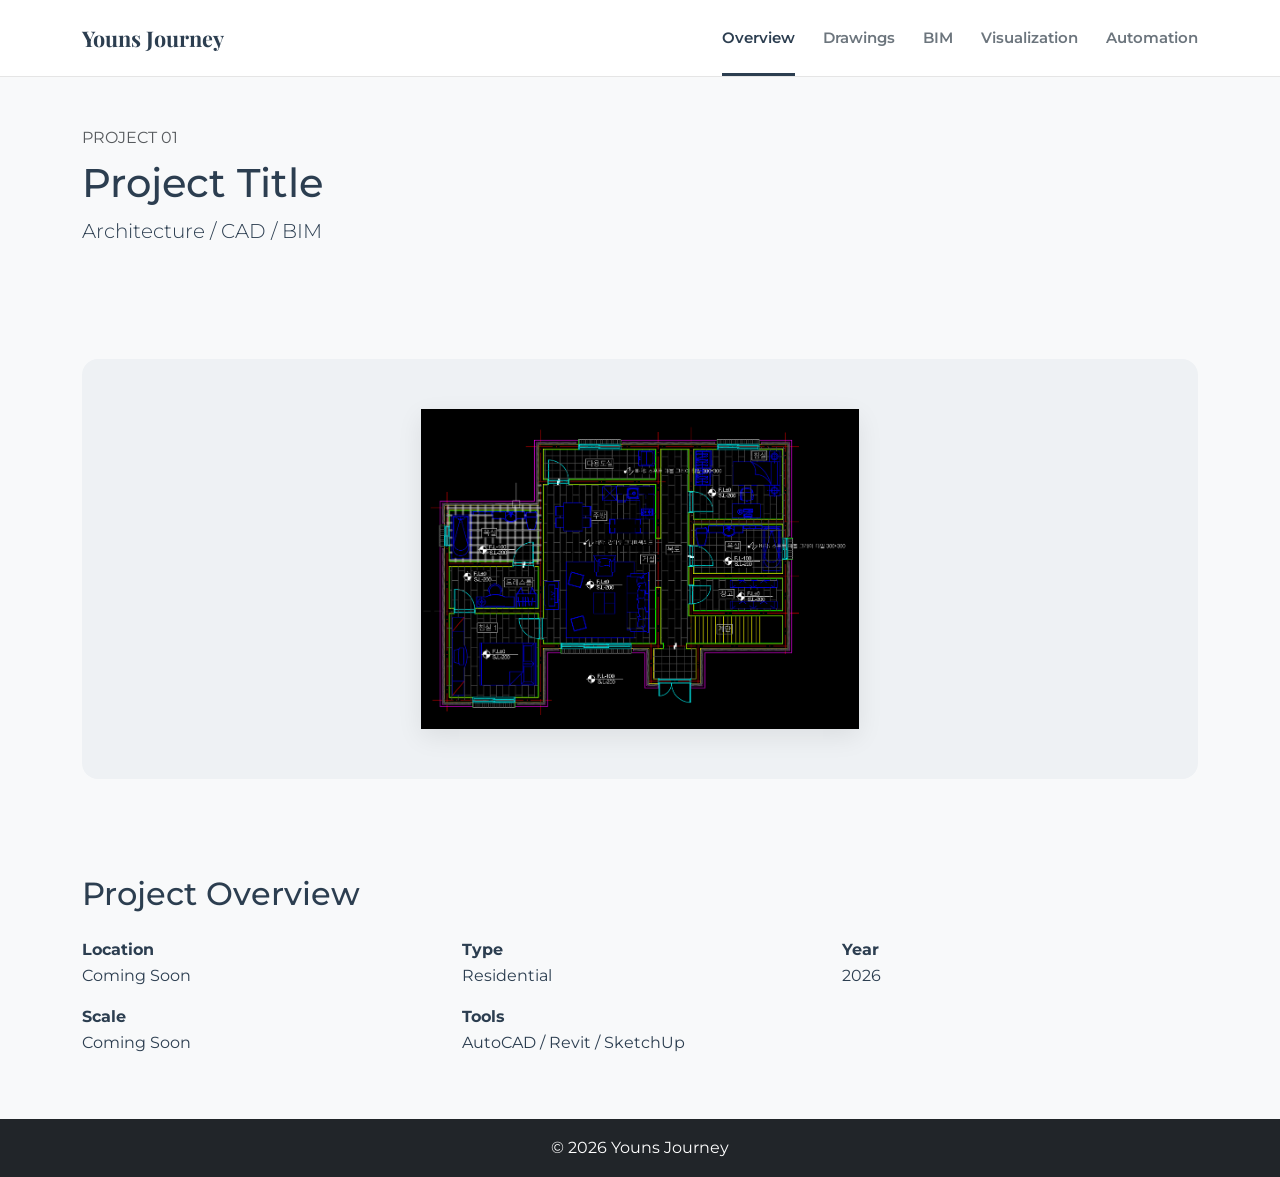
==== docs/projects/project-01/index.html @ f921636f "전체 frontend 도면 추가" ====
<!DOCTYPE html>
<html lang="ko">
<head>
    <meta charset="UTF-8">
    <meta name="viewport" content="width=device-width, initial-scale=1.0">
    <title>Project 01 | Youns Journey</title>

    <link href="https://cdn.jsdelivr.net/npm/bootstrap@5.3.0/dist/css/bootstrap.min.css" rel="stylesheet">
    <link rel="stylesheet" href="../../css/style.css">
    <link rel="stylesheet" href="../../css/project.css">
</head>

<body>

    <header class="project-header">
    <div class="container project-header-inner">

        <a href="../../index.html" class="project-brand">
            Youns Journey
        </a>

        <nav class="project-nav">
            <a href="index.html" class="active">Overview</a>
            <a href="drawings.html">Drawings</a>
            <a href="bim.html">BIM</a>
            <a href="visualization.html">Visualization</a>
            <a href="automation.html">Automation</a>
        </nav>

    </div>
    </header>


    <main>

        <section class="py-5">
            <div class="container">

                <p class="text-uppercase text-muted mb-2">
                    Project 01
                </p>

                <h1>
                    Project Title
                </h1>

                <p class="lead">
                    Architecture / CAD / BIM
                </p>

            </div>
        </section>


        <section class="py-5 bg-light">
            <div class="container">

                <div class="project-hero-media">
                    <img
                        src="assets/hero/cad.png"
                        alt="Project 01 CAD Drawing"
                        class="project-hero-image"
                    >
                </div>

            </div>
        </section>


        <section class="py-5">
            <div class="container">

                <h2 class="mb-4">
                    Project Overview
                </h2>

                <div class="row">

                    <div class="col-md-4">
                        <strong>Location</strong>
                        <p>Coming Soon</p>
                    </div>

                    <div class="col-md-4">
                        <strong>Type</strong>
                        <p>Residential</p>
                    </div>

                    <div class="col-md-4">
                        <strong>Year</strong>
                        <p>2026</p>
                    </div>

                    <div class="col-md-4">
                        <strong>Scale</strong>
                        <p>Coming Soon</p>
                    </div>

                    <div class="col-md-4">
                        <strong>Tools</strong>
                        <p>AutoCAD / Revit / SketchUp</p>
                    </div>

                </div>

            </div>
        </section>

    </main>


    <footer class="bg-dark text-white text-center py-3">
        <p class="mb-0">
            &copy; 2026 Youns Journey
        </p>
    </footer>

</body>
</html>
---- docs/css/style.css ----
/* 포트폴리오 공통 + 메인 페이지 CSS */

@import url('https://fonts.googleapis.com/css2?family=Playfair+Display:wght@400;700&family=Montserrat:wght@300;400;600&display=swap');


/* =========================
   Base
========================= */

body {
    font-family: 'Montserrat', sans-serif;
    margin: 0;
    padding: 0;
    color: #2c3e50;
    background-color: #f8f9fa;
    overflow-x: hidden;
    line-height: 1.6;
    -webkit-font-smoothing: antialiased;
    -moz-osx-font-smoothing: grayscale;
}


.section {
    min-height: 100vh;
    position: relative;
}


/* =========================
   Home Hero
========================= */

#background-video {
    position: fixed;
    top: 0;
    left: 0;
    width: 100%;
    height: 100%;
    object-fit: cover;
    z-index: -1;
    filter: brightness(0.7);
}


.content-center {
    position: absolute;
    top: 50%;
    left: 50%;
    transform: translate(-50%, -50%);
    z-index: 1;
    text-align: center;
}


.content-center h1 {
    font-family: 'Playfair Display', serif;
    font-size: 4rem;

    background: linear-gradient(
        45deg,
        #fff,
        #f0f0f0
    );

    -webkit-background-clip: text;
    -webkit-text-fill-color: transparent;

    animation: fadeInUp 1s ease-out;
}


/* =========================
   Home Navigation
========================= */

#home nav a {
    color: white;
    font-size: 1rem;
    padding: 10px 25px;

    border: 2px solid rgba(255, 255, 255, 0.8);

    background: rgba(255, 255, 255, 0.1);

    border-radius: 30px;

    transition: all 0.3s ease;

    text-decoration: none;
}


#home nav a:hover {
    background: rgba(255, 255, 255, 0.2);

    box-shadow:
        0 5px 15px rgba(0, 0, 0, 0.2);

    color: white;
}


/* =========================
   Common Card
========================= */

.card,
.project-detail-card {
    background: #fff;

    border-radius: 15px;

    padding: 2rem;

    box-shadow:
        0 10px 30px rgba(0, 0, 0, 0.1);

    transition:
        transform 0.3s ease,
        box-shadow 0.3s ease;
}


.card:hover,
.project-detail-card:hover {
    transform: translateY(-10px);

    box-shadow:
        0 20px 50px rgba(0, 0, 0, 0.2);
}


/* =========================
   Profile
========================= */

.profile-image {
    border: 5px solid white;

    box-shadow:
        0 5px 15px rgba(0, 0, 0, 0.2);

    transition: transform 0.3s ease;
}


.profile-image:hover {
    transform: scale(1.05);
}


/* =========================
   Tech Stack
========================= */

.tech-stack .badge {
    margin: 0.3rem;

    padding: 0.5rem 1rem;

    border-radius: 15px;

    font-size: 0.85rem;

    box-shadow:
        0 3px 5px rgba(0, 0, 0, 0.1);

    transition: all 0.3s ease;
}


.tech-stack .badge:hover {
    transform: translateY(-2px);

    box-shadow:
        0 5px 10px rgba(0, 0, 0, 0.15);
}


/* =========================
   Scroll Appearance
========================= */

.animate-on-scroll {
    opacity: 0;

    transform: translateY(20px);

    transition:
        opacity 0.6s ease-out,
        transform 0.6s ease-out;
}


.animate-on-scroll.visible {
    opacity: 1;

    transform: translateY(0);
}


/* =========================
   Home Title Animation
========================= */

@keyframes fadeInUp {

    from {
        opacity: 0;

        transform: translateY(40px);
    }

    to {
        opacity: 1;

        transform: translateY(0);
    }
}


/* =========================
   Architecture Projects
========================= */

.project-card-link {
    display: block;

    color: inherit;

    text-decoration: none;
}


.project-card-link:hover {
    color: inherit;
}


.project-card {
    height: 100%;

    overflow: hidden;

    cursor: pointer;
}


.project-thumbnail {
    min-height: 220px;

    display: flex;

    align-items: center;

    justify-content: center;

    background: #e9ecef;

    font-family: 'Playfair Display', serif;

    font-size: 1.5rem;

    letter-spacing: 0.08em;

    color: #6c757d;
}


.project-view {
    font-weight: 600;
}


/* =========================
   Tablet / Mobile
========================= */

@media (max-width: 768px) {

    .content-center h1 {
        font-size: 3rem;
    }


    .card {
        padding: 1.5rem;
    }


    .project-detail-card {
        padding: 1.5rem;
    }


    .tech-stack .badge {
        font-size: 0.75rem;

        padding:
            0.4rem 0.7rem;
    }

}


/* =========================
   Mobile Portrait
========================= */

@media (max-width: 768px) and (orientation: portrait) {

    body {
        font-size: 14px;

        line-height: 1.5;
    }


    .section {
        min-height: auto;

        padding:
            60px 0;
    }


    #home {
        min-height: 100vh;

        padding: 0;
    }


    .content-center h1 {
        font-size: 2.5rem;

        margin-bottom: 1.5rem;
    }


    #home nav a {
        padding:
            8px 16px;

        font-size: 0.9rem;

        margin: 0.3rem;
    }


    .card,
    .project-detail-card {
        padding: 1.5rem;

        margin-bottom: 1.5rem;
    }


    .profile-image {
        width: 120px;

        height: 120px;
    }


    .project-detail-card .row {
        flex-direction: column;
    }


    .project-detail-card .col-md-5,
    .project-detail-card .col-md-7 {
        width: 100%;

        max-width: 100%;
    }


    .project-icon {
        font-size: 3rem;
    }


    .tech-stack {
        display: flex;

        flex-wrap: wrap;

        justify-content: center;
    }


    .tech-stack .badge {
        font-size: 0.7rem;

        padding:
            0.3rem 0.6rem;

        margin: 0.2rem;
    }

}


/* =========================
   Small Mobile
========================= */

@media (max-width: 480px) and (orientation: portrait) {

    .content-center h1 {
        font-size: 2rem;
    }


    #home nav {
        flex-direction: column;

        align-items: center;
    }


    #home nav a {
        width: 80%;

        max-width: 200px;

        margin:
            0.2rem 0;
    }


    .card,
    .project-detail-card {
        padding: 1rem;
    }


    .project-full-description,
    .features,
    .achievements {
        margin-top: 1rem;
    }


    .feature-list li,
    .achievement-list li {
        margin-bottom: 0.5rem;
    }

}


/* =========================
   Tablet Portrait
========================= */

@media (min-width: 481px)
and (max-width: 768px)
and (orientation: portrait) {

    .content-center h1 {
        font-size: 3rem;
    }


    .tech-stack .badge {
        font-size: 0.8rem;

        padding:
            0.4rem 0.8rem;
    }

}


/* =========================
   Mobile / Tablet Landscape
========================= */

@media (max-height: 600px)
and (orientation: landscape) {

    .section {
        padding:
            40px 0;

        min-height: auto;

        height: auto;
    }


    #home {
        min-height: 100vh;

        padding: 0;
    }


    .content-center {
        position: relative;

        top: auto;

        left: auto;

        transform: none;

        padding:
            40px 20px;
    }


    .card,
    .project-detail-card {
        margin-bottom: 1rem;
    }


    .project-detail-card .row {
        flex-direction: row;
    }


    .project-detail-card .col-md-5 {
        width: 40%;
    }


    .project-detail-card .col-md-7 {
        width: 60%;
    }

}


/* =========================
   Reduced Motion
========================= */

@media (prefers-reduced-motion: reduce) {

    * {
        animation-duration: 0.01ms !important;

        animation-iteration-count: 1 !important;

        transition-duration: 0.01ms !important;

        scroll-behavior: auto !important;
    }

}
---- docs/css/project.css ----
/* 프로젝트 내부 페이지 전용 CSS */


/* =========================
   Project Header
========================= */

.project-header {
    background: #fff;

    border-bottom:
        1px solid #e5e5e5;
}


.project-header-inner {
    min-height: 76px;

    display: flex;

    align-items: center;

    justify-content: space-between;

    gap: 30px;
}


.project-brand {
    font-family:
        'Playfair Display', serif;

    font-size:
        1.35rem;

    font-weight:
        700;

    color:
        #2c3e50;

    text-decoration:
        none;

    white-space:
        nowrap;
}


.project-brand:hover {
    color:
        #2c3e50;
}


/* =========================
   Project Navigation
========================= */

.project-nav {
    display: flex;

    align-items: center;

    gap: 28px;
}


.project-nav a {
    color:
        #6c757d;

    text-decoration:
        none;

    font-size:
        0.95rem;

    font-weight:
        600;

    padding:
        26px 0 22px;

    border-bottom:
        3px solid transparent;

    transition:
        color 0.2s ease,
        border-color 0.2s ease;
}


.project-nav a:hover {
    color:
        #2c3e50;
}


.project-nav a.active {
    color:
        #2c3e50;

    border-bottom-color:
        #2c3e50;
}


/* =========================
   Project Hero
========================= */

.project-hero-media {
    min-height:
        420px;

    display:
        flex;

    align-items:
        center;

    justify-content:
        center;

    background:
        #eef1f4;

    border-radius:
        16px;

    padding:
        32px;
}


.project-hero-image {
    max-width:
        100%;

    max-height:
        320px;

    width:
        auto;

    height:
        auto;

    display:
        block;

    object-fit:
        contain;

    box-shadow:
        0 8px 24px rgba(0, 0, 0, 0.08);

    background:
        white;
}


/* =========================
   Project Header Mobile
========================= */

@media (max-width: 768px) {

    .project-header-inner {
        flex-direction:
            column;

        align-items:
            flex-start;

        padding-top:
            18px;

        padding-bottom:
            12px;

        gap:
            10px;
    }


    .project-nav {
        width:
            100%;

        gap:
            18px;

        overflow-x:
            auto;

        white-space:
            nowrap;
    }


    .project-nav a {
        padding:
            8px 0 10px;
    }


    .project-hero-media {
        min-height:
            280px;

        padding:
            20px;
    }


    .project-hero-image {
        max-height:
            220px;
    }

}
/* =========================
   Drawings
========================= */

.drawing-layout {
    display: grid;
    grid-template-columns: 220px 1fr;
    gap: 40px;
    align-items: start;
}


.drawing-sidebar {
    background: #fff;
    border: 1px solid #e5e5e5;
    border-radius: 12px;
    padding: 24px;
}


.drawing-sidebar-title {
    font-family: 'Playfair Display', serif;
    font-size: 1.3rem;
    margin-bottom: 20px;
}


.drawing-tree {
    list-style: none;
    margin: 0;
    padding: 0;
}


.drawing-tree li + li {
    margin-top: 6px;
}


.drawing-tree button {
    width: 100%;
    border: 0;
    background: transparent;
    color: #6c757d;
    text-align: left;
    padding: 10px 12px;
    border-radius: 8px;
    font-family: inherit;
    transition:
        background 0.2s ease,
        color 0.2s ease;
}


.drawing-tree button:hover {
    background: #f1f3f5;
    color: #2c3e50;
}


.drawing-content {
    min-width: 0;
}


.drawing-placeholder {
    min-height: 500px;

    display: flex;
    flex-direction: column;
    align-items: center;
    justify-content: center;

    background: #fff;

    border:
        1px solid #e5e5e5;

    border-radius:
        12px;

    color:
        #6c757d;

    text-align:
        center;

    padding:
        40px;
}


/* Drawings Mobile */

@media (max-width: 768px) {

    .drawing-layout {
        grid-template-columns: 1fr;
        gap: 20px;
    }


    .drawing-sidebar {
        padding: 16px;
    }


    .drawing-tree {
        display: flex;
        gap: 8px;
        overflow-x: auto;
    }


    .drawing-tree li + li {
        margin-top: 0;
    }


    .drawing-tree button {
        white-space: nowrap;
    }


    .drawing-placeholder {
        min-height: 320px;
    }

}

/* =========================
   Drawing Gallery
========================= */

.drawing-gallery {
    display: grid;
    grid-template-columns: repeat(2, minmax(0, 1fr));
    gap: 24px;
}


.drawing-card {
    background: #fff;
    border: 1px solid #e5e5e5;
    border-radius: 12px;
    overflow: hidden;
}


.drawing-thumbnail {
    position: relative;
    aspect-ratio: 4 / 3;
    background: #eef1f4;
}


.drawing-thumbnail img {
    width: 100%;
    height: 100%;
    object-fit: contain;
    background: white;
}


.drawing-image-placeholder {
    position: absolute;
    inset: 0;

    display: none;

    align-items: center;
    justify-content: center;

    padding: 20px;

    color: #6c757d;

    text-align: center;
}


.drawing-card-body {
    padding: 18px;
}


.drawing-card-body h3 {
    font-size: 1rem;
    margin-bottom: 6px;
}


.drawing-card-body p {
    margin: 0;
    color: #6c757d;
    font-size: 0.9rem;
}


.drawing-tree button.active {
    background: #2c3e50;
    color: #fff;
}


@media (max-width: 768px) {

    .drawing-gallery {
        grid-template-columns: 1fr;
    }

}

/* Drawing Subtree */

.drawing-subtree {
    list-style: none;
    margin: 4px 0 10px 14px;
    padding: 0 0 0 12px;
    border-left: 1px solid #dfe3e6;
}

.drawing-subtree li + li {
    margin-top: 2px;
}

.drawing-subtree button {
    font-size: 0.88rem;
    padding: 7px 10px;
    color: #8a939b;
}

.drawing-subtree button:hover {
    color: #2c3e50;
    background: #f5f6f7;
}

.drawing-subtree button.active {
    background: #e9ecef;
    color: #2c3e50;
}

/* =========================
   Drawing Viewer
========================= */

.drawing-card {
    cursor: pointer;
}


.drawing-viewer {
    position: fixed;
    inset: 0;

    display: none;

    align-items: center;
    justify-content: center;

    padding: 40px;

    background: rgba(20, 25, 30, 0.8);

    z-index: 2000;
}


.drawing-viewer.active {
    display: flex;
}


.drawing-viewer-panel {
    position: relative;

    width: min(1200px, 100%);
    max-height: 90vh;

    overflow: auto;

    background: #fff;

    border-radius: 14px;

    box-shadow:
        0 20px 60px rgba(0, 0, 0, 0.3);
}


.drawing-viewer-close {
    position: absolute;
    top: 14px;
    right: 18px;

    width: 42px;
    height: 42px;

    border: 0;
    border-radius: 50%;

    background: rgba(255, 255, 255, 0.9);

    color: #2c3e50;

    font-size: 1.8rem;
    line-height: 1;

    z-index: 2;
}


.drawing-viewer-image-wrap {
    min-height: 500px;

    display: flex;
    align-items: center;
    justify-content: center;

    padding: 40px;

    background: #eef1f4;
}


.drawing-viewer-image {
    max-width: 100%;
    max-height: 70vh;

    object-fit: contain;

    background: #fff;
}


.drawing-viewer-info {
    padding: 24px 30px;
}


.drawing-viewer-info h2 {
    margin-bottom: 8px;
}


.drawing-viewer-info p {
    margin: 0;

    color: #6c757d;
}


@media (max-width: 768px) {

    .drawing-viewer {
        padding: 14px;
    }


    .drawing-viewer-image-wrap {
        min-height: 300px;

        padding: 20px;
    }


    .drawing-viewer-info {
        padding: 20px;
    }

}
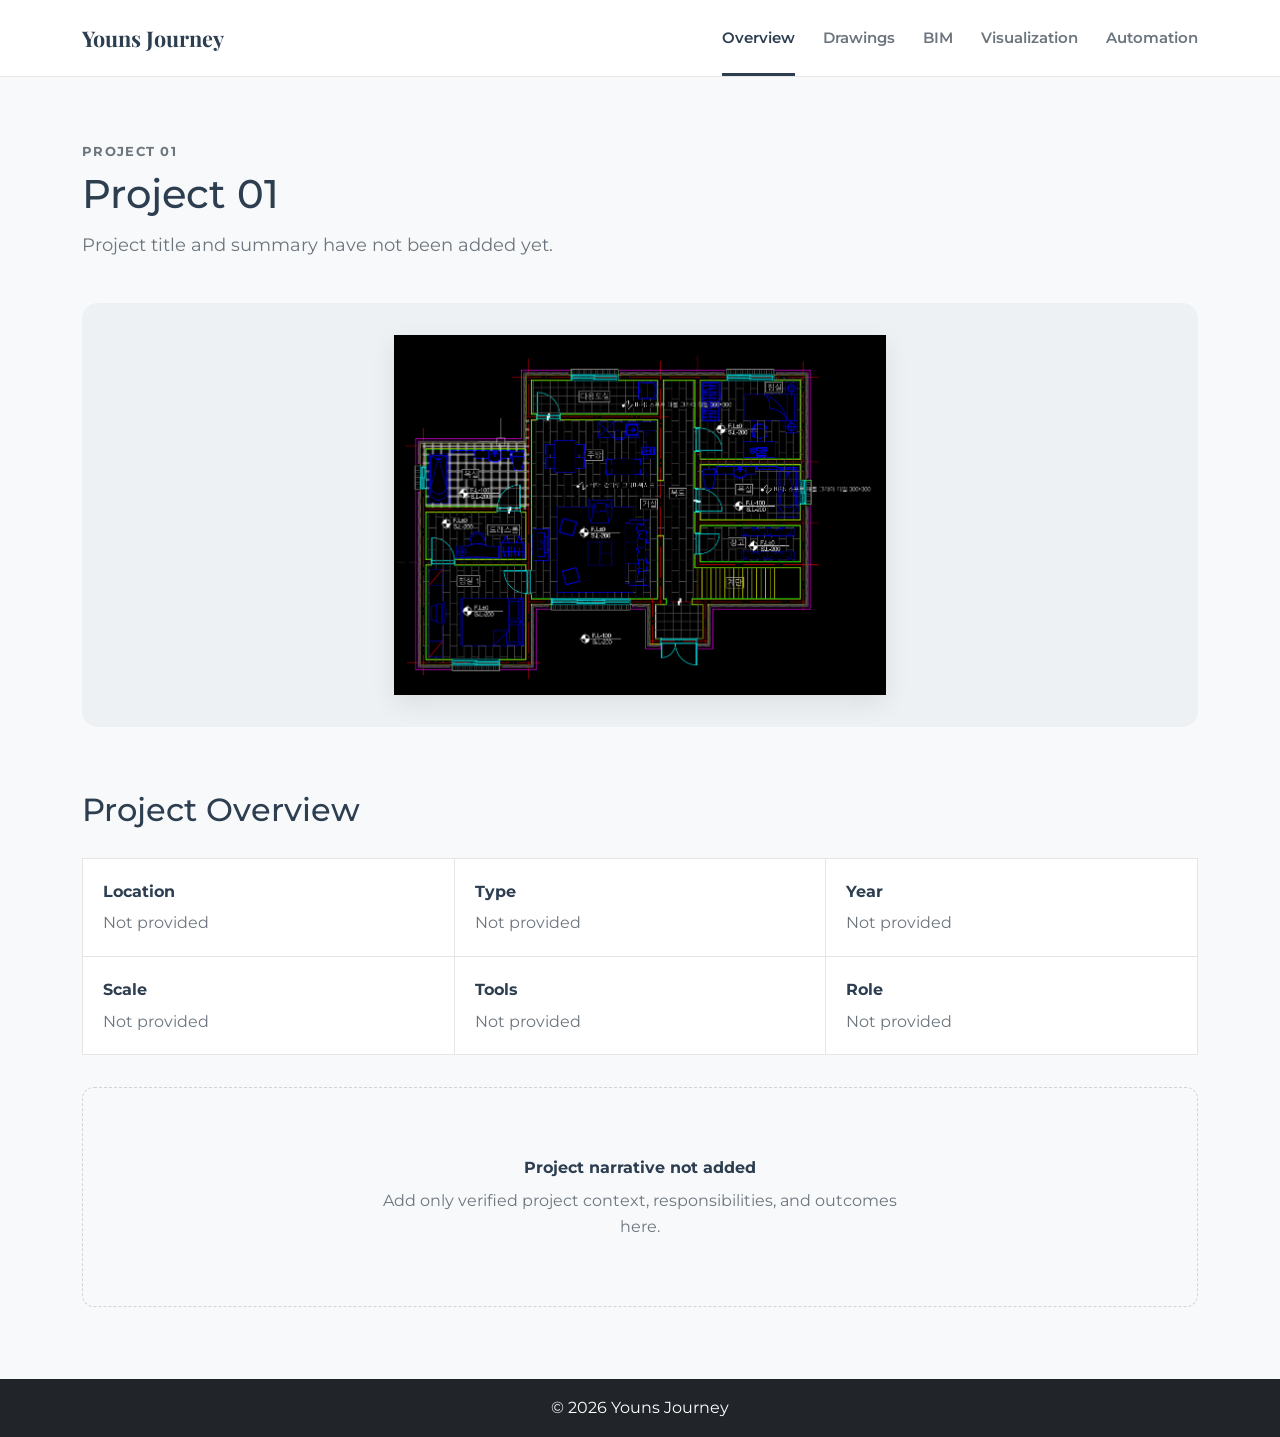
==== commit 4c2a5def: "구조 수정" ====
--- a/docs/projects/project-01/index.html
+++ b/docs/projects/project-01/index.html
@@ -4,116 +4,52 @@
     <meta charset="UTF-8">
     <meta name="viewport" content="width=device-width, initial-scale=1.0">
     <title>Project 01 | Youns Journey</title>
-
     <link href="https://cdn.jsdelivr.net/npm/bootstrap@5.3.0/dist/css/bootstrap.min.css" rel="stylesheet">
     <link rel="stylesheet" href="../../css/style.css">
     <link rel="stylesheet" href="../../css/project.css">
 </head>
-
-<body>
-
-    <header class="project-header">
-    <div class="container project-header-inner">
-
-        <a href="../../index.html" class="project-brand">
-            Youns Journey
-        </a>
-
-        <nav class="project-nav">
-            <a href="index.html" class="active">Overview</a>
-            <a href="drawings.html">Drawings</a>
-            <a href="bim.html">BIM</a>
-            <a href="visualization.html">Visualization</a>
-            <a href="automation.html">Automation</a>
-        </nav>
-
-    </div>
-    </header>
-
-
+<body data-page="overview" data-project-label="Project 01" data-project-path="." data-site-path="../..">
+    <header class="project-header" data-project-header></header>
     <main>
-
-        <section class="py-5">
+        <section class="project-page-heading">
             <div class="container">
-
-                <p class="text-uppercase text-muted mb-2">
-                    Project 01
-                </p>
-
-                <h1>
-                    Project Title
-                </h1>
-
-                <p class="lead">
-                    Architecture / CAD / BIM
-                </p>
-
+                <p class="project-kicker">Project 01</p>
+                <h1>Project 01</h1>
+                <p class="project-intro">Project title and summary have not been added yet.</p>
             </div>
         </section>
 
-
-        <section class="py-5 bg-light">
+        <section class="project-hero-section">
             <div class="container">
-
                 <div class="project-hero-media">
-                    <img
-                        src="assets/hero/cad.png"
-                        alt="Project 01 CAD Drawing"
-                        class="project-hero-image"
-                    >
+                    <img src="assets/hero/cad.png" alt="Project 01 CAD drawing" class="project-hero-image" data-image-fallback>
+                    <div class="content-empty-state" data-fallback-message hidden>
+                        <p class="content-empty-state-title">Hero image unavailable</p>
+                        <p>Add the project hero image at the configured path.</p>
+                    </div>
                 </div>
-
             </div>
         </section>
 
-
-        <section class="py-5">
+        <section class="project-content-section">
             <div class="container">
-
-                <h2 class="mb-4">
-                    Project Overview
-                </h2>
-
-                <div class="row">
-
-                    <div class="col-md-4">
-                        <strong>Location</strong>
-                        <p>Coming Soon</p>
-                    </div>
-
-                    <div class="col-md-4">
-                        <strong>Type</strong>
-                        <p>Residential</p>
-                    </div>
-
-                    <div class="col-md-4">
-                        <strong>Year</strong>
-                        <p>2026</p>
-                    </div>
-
-                    <div class="col-md-4">
-                        <strong>Scale</strong>
-                        <p>Coming Soon</p>
-                    </div>
-
-                    <div class="col-md-4">
-                        <strong>Tools</strong>
-                        <p>AutoCAD / Revit / SketchUp</p>
-                    </div>
-
+                <h2 class="project-section-title">Project Overview</h2>
+                <dl class="project-facts">
+                    <div><dt>Location</dt><dd>Not provided</dd></div>
+                    <div><dt>Type</dt><dd>Not provided</dd></div>
+                    <div><dt>Year</dt><dd>Not provided</dd></div>
+                    <div><dt>Scale</dt><dd>Not provided</dd></div>
+                    <div><dt>Tools</dt><dd>Not provided</dd></div>
+                    <div><dt>Role</dt><dd>Not provided</dd></div>
+                </dl>
+                <div class="content-empty-state overview-empty-state">
+                    <p class="content-empty-state-title">Project narrative not added</p>
+                    <p>Add only verified project context, responsibilities, and outcomes here.</p>
                 </div>
-
             </div>
         </section>
-
     </main>
-
-
-    <footer class="bg-dark text-white text-center py-3">
-        <p class="mb-0">
-            &copy; 2026 Youns Journey
-        </p>
-    </footer>
-
+    <footer class="project-footer" data-project-footer></footer>
+    <script src="../../js/project-shell.js"></script>
 </body>
-</html>+</html>
--- a/docs/css/project.css
+++ b/docs/css/project.css
@@ -1,594 +1,270 @@
-/* 프로젝트 내부 페이지 전용 CSS */
-
-
-/* =========================
-   Project Header
-========================= */
-
+/* Shared project pages */
 .project-header {
     background: #fff;
-
-    border-bottom:
-        1px solid #e5e5e5;
-}
-
+    border-bottom: 1px solid #e5e5e5;
+}
 
 .project-header-inner {
     min-height: 76px;
-
-    display: flex;
-
-    align-items: center;
-
+    display: flex;
+    align-items: center;
     justify-content: space-between;
-
     gap: 30px;
 }
 
-
 .project-brand {
-    font-family:
-        'Playfair Display', serif;
-
-    font-size:
-        1.35rem;
-
-    font-weight:
-        700;
-
-    color:
-        #2c3e50;
-
-    text-decoration:
-        none;
-
-    white-space:
-        nowrap;
-}
-
-
-.project-brand:hover {
-    color:
-        #2c3e50;
-}
-
-
-/* =========================
-   Project Navigation
-========================= */
+    color: #2c3e50;
+    font-family: "Playfair Display", serif;
+    font-size: 1.35rem;
+    font-weight: 700;
+    text-decoration: none;
+    white-space: nowrap;
+}
+
+.project-brand:hover { color: #2c3e50; }
 
 .project-nav {
     display: flex;
-
-    align-items: center;
-
+    align-items: center;
     gap: 28px;
 }
 
-
 .project-nav a {
-    color:
-        #6c757d;
-
-    text-decoration:
-        none;
-
-    font-size:
-        0.95rem;
-
-    font-weight:
-        600;
-
-    padding:
-        26px 0 22px;
-
-    border-bottom:
-        3px solid transparent;
-
-    transition:
-        color 0.2s ease,
-        border-color 0.2s ease;
-}
-
-
-.project-nav a:hover {
-    color:
-        #2c3e50;
-}
-
-
-.project-nav a.active {
-    color:
-        #2c3e50;
-
-    border-bottom-color:
-        #2c3e50;
-}
-
-
-/* =========================
-   Project Hero
-========================= */
+    padding: 26px 0 22px;
+    border-bottom: 3px solid transparent;
+    color: #6c757d;
+    font-size: 0.95rem;
+    font-weight: 600;
+    text-decoration: none;
+    transition: color 0.2s ease, border-color 0.2s ease;
+}
+
+.project-nav a:hover,
+.project-nav a.active { color: #2c3e50; }
+.project-nav a.active { border-bottom-color: #2c3e50; }
+
+.project-page-heading { padding: 64px 0 44px; }
+.project-page-heading h1 { margin-bottom: 12px; }
+.project-kicker {
+    margin-bottom: 8px;
+    color: #6c757d;
+    font-size: 0.82rem;
+    font-weight: 700;
+    letter-spacing: 0.1em;
+    text-transform: uppercase;
+}
+.project-intro { margin: 0; color: #6c757d; font-size: 1.15rem; }
+.project-content-section { padding: 0 0 72px; }
+.project-hero-section { padding: 0 0 64px; }
+.project-section-title { margin-bottom: 28px; }
+.project-footer { padding: 16px; background: #212529; color: #fff; text-align: center; }
 
 .project-hero-media {
-    min-height:
-        420px;
-
-    display:
-        flex;
-
-    align-items:
-        center;
-
-    justify-content:
-        center;
-
-    background:
-        #eef1f4;
-
-    border-radius:
-        16px;
-
-    padding:
-        32px;
-}
-
+    min-height: 420px;
+    display: flex;
+    align-items: center;
+    justify-content: center;
+    padding: 32px;
+    border-radius: 16px;
+    background: #eef1f4;
+}
 
 .project-hero-image {
-    max-width:
-        100%;
-
-    max-height:
-        320px;
-
-    width:
-        auto;
-
-    height:
-        auto;
-
-    display:
-        block;
-
-    object-fit:
-        contain;
-
-    box-shadow:
-        0 8px 24px rgba(0, 0, 0, 0.08);
-
-    background:
-        white;
-}
-
-
-/* =========================
-   Project Header Mobile
-========================= */
-
-@media (max-width: 768px) {
-
-    .project-header-inner {
-        flex-direction:
-            column;
-
-        align-items:
-            flex-start;
-
-        padding-top:
-            18px;
-
-        padding-bottom:
-            12px;
-
-        gap:
-            10px;
-    }
-
-
-    .project-nav {
-        width:
-            100%;
-
-        gap:
-            18px;
-
-        overflow-x:
-            auto;
-
-        white-space:
-            nowrap;
-    }
-
-
-    .project-nav a {
-        padding:
-            8px 0 10px;
-    }
-
-
-    .project-hero-media {
-        min-height:
-            280px;
-
-        padding:
-            20px;
-    }
-
-
-    .project-hero-image {
-        max-height:
-            220px;
-    }
-
-}
-/* =========================
-   Drawings
-========================= */
-
-.drawing-layout {
+    display: block;
+    width: auto;
+    max-width: 100%;
+    height: auto;
+    max-height: 360px;
+    object-fit: contain;
+    background: #fff;
+    box-shadow: 0 8px 24px rgb(0 0 0 / 8%);
+}
+
+.project-facts {
     display: grid;
-    grid-template-columns: 220px 1fr;
+    grid-template-columns: repeat(3, minmax(0, 1fr));
+    gap: 1px;
+    padding: 1px;
+    margin-bottom: 32px;
+    background: #e5e5e5;
+}
+
+.project-facts > div { padding: 20px; background: #fff; }
+.project-facts dt { margin-bottom: 6px; color: #2c3e50; }
+.project-facts dd { margin: 0; color: #6c757d; }
+
+/* Shared media gallery and viewer */
+.media-browser {
+    display: grid;
+    grid-template-columns: 220px minmax(0, 1fr);
     gap: 40px;
     align-items: start;
 }
 
-
-.drawing-sidebar {
-    background: #fff;
+.media-sidebar {
+    padding: 24px;
     border: 1px solid #e5e5e5;
     border-radius: 12px;
-    padding: 24px;
-}
-
-
-.drawing-sidebar-title {
-    font-family: 'Playfair Display', serif;
+    background: #fff;
+}
+
+.media-sidebar-title {
+    margin-bottom: 20px;
+    font-family: "Playfair Display", serif;
     font-size: 1.3rem;
-    margin-bottom: 20px;
-}
-
-
-.drawing-tree {
-    list-style: none;
-    margin: 0;
-    padding: 0;
-}
-
-
-.drawing-tree li + li {
-    margin-top: 6px;
-}
-
-
-.drawing-tree button {
+}
+
+.media-filter-list,
+.media-filter-sublist { padding: 0; margin: 0; list-style: none; }
+.media-filter-list > li + li { margin-top: 6px; }
+.media-filter-sublist {
+    padding-left: 12px;
+    margin: 4px 0 10px 14px;
+    border-left: 1px solid #dfe3e6;
+}
+.media-filter-sublist li + li { margin-top: 2px; }
+
+.media-filters button {
     width: 100%;
+    padding: 10px 12px;
     border: 0;
+    border-radius: 8px;
     background: transparent;
     color: #6c757d;
+    font-family: inherit;
     text-align: left;
-    padding: 10px 12px;
-    border-radius: 8px;
-    font-family: inherit;
-    transition:
-        background 0.2s ease,
-        color 0.2s ease;
-}
-
-
-.drawing-tree button:hover {
-    background: #f1f3f5;
-    color: #2c3e50;
-}
-
-
-.drawing-content {
-    min-width: 0;
-}
-
-
-.drawing-placeholder {
-    min-height: 500px;
-
-    display: flex;
-    flex-direction: column;
-    align-items: center;
-    justify-content: center;
-
-    background: #fff;
-
-    border:
-        1px solid #e5e5e5;
-
-    border-radius:
-        12px;
-
-    color:
-        #6c757d;
-
-    text-align:
-        center;
-
-    padding:
-        40px;
-}
-
-
-/* Drawings Mobile */
-
-@media (max-width: 768px) {
-
-    .drawing-layout {
-        grid-template-columns: 1fr;
-        gap: 20px;
-    }
-
-
-    .drawing-sidebar {
-        padding: 16px;
-    }
-
-
-    .drawing-tree {
-        display: flex;
-        gap: 8px;
-        overflow-x: auto;
-    }
-
-
-    .drawing-tree li + li {
-        margin-top: 0;
-    }
-
-
-    .drawing-tree button {
-        white-space: nowrap;
-    }
-
-
-    .drawing-placeholder {
-        min-height: 320px;
-    }
-
-}
-
-/* =========================
-   Drawing Gallery
-========================= */
-
-.drawing-gallery {
+}
+
+.media-filter-sublist button { padding: 7px 10px; color: #8a939b; font-size: 0.88rem; }
+.media-filters button:hover { background: #f1f3f5; color: #2c3e50; }
+.media-filters button.active { background: #2c3e50; color: #fff; }
+.media-filter-sublist button.active { background: #e9ecef; color: #2c3e50; }
+.media-filter-empty { margin: 0; color: #6c757d; font-size: 0.9rem; }
+
+.media-content { min-width: 0; }
+.media-gallery {
     display: grid;
     grid-template-columns: repeat(2, minmax(0, 1fr));
     gap: 24px;
 }
-
-
-.drawing-card {
-    background: #fff;
-    border: 1px solid #e5e5e5;
-    border-radius: 12px;
-    overflow: hidden;
-}
-
-
-.drawing-thumbnail {
+.media-gallery > .content-empty-state { grid-column: 1 / -1; }
+.media-card { overflow: hidden; border: 1px solid #e5e5e5; border-radius: 12px; background: #fff; }
+.media-card-open { width: 100%; padding: 0; border: 0; background: transparent; color: inherit; text-align: left; }
+.media-thumbnail {
     position: relative;
+    display: block;
     aspect-ratio: 4 / 3;
     background: #eef1f4;
 }
-
-
-.drawing-thumbnail img {
-    width: 100%;
-    height: 100%;
-    object-fit: contain;
-    background: white;
-}
-
-
-.drawing-image-placeholder {
+.media-thumbnail img { width: 100%; height: 100%; object-fit: contain; background: #fff; }
+.media-placeholder {
     position: absolute;
     inset: 0;
-
     display: none;
-
-    align-items: center;
-    justify-content: center;
-
+    align-items: center;
+    justify-content: center;
     padding: 20px;
-
-    color: #6c757d;
-
+    color: #6c757d;
     text-align: center;
 }
-
-
-.drawing-card-body {
-    padding: 18px;
-}
-
-
-.drawing-card-body h3 {
-    font-size: 1rem;
-    margin-bottom: 6px;
-}
-
-
-.drawing-card-body p {
-    margin: 0;
-    color: #6c757d;
-    font-size: 0.9rem;
-}
-
-
-.drawing-tree button.active {
-    background: #2c3e50;
-    color: #fff;
-}
-
-
-@media (max-width: 768px) {
-
-    .drawing-gallery {
-        grid-template-columns: 1fr;
-    }
-
-}
-
-/* Drawing Subtree */
-
-.drawing-subtree {
-    list-style: none;
-    margin: 4px 0 10px 14px;
-    padding: 0 0 0 12px;
-    border-left: 1px solid #dfe3e6;
-}
-
-.drawing-subtree li + li {
-    margin-top: 2px;
-}
-
-.drawing-subtree button {
-    font-size: 0.88rem;
-    padding: 7px 10px;
-    color: #8a939b;
-}
-
-.drawing-subtree button:hover {
-    color: #2c3e50;
-    background: #f5f6f7;
-}
-
-.drawing-subtree button.active {
-    background: #e9ecef;
-    color: #2c3e50;
-}
-
-/* =========================
-   Drawing Viewer
-========================= */
-
-.drawing-card {
-    cursor: pointer;
-}
-
-
-.drawing-viewer {
+.media-placeholder.visible { display: flex; }
+.media-card-body { display: flex; flex-direction: column; gap: 6px; padding: 18px; }
+.media-card-body strong { font-size: 1rem; }
+.media-card-body span { color: #6c757d; font-size: 0.9rem; }
+
+.content-empty-state {
+    min-height: 320px;
+    display: flex;
+    flex-direction: column;
+    align-items: center;
+    justify-content: center;
+    padding: 40px;
+    border: 1px dashed #cfd4da;
+    border-radius: 12px;
+    background: #f8f9fa;
+    color: #6c757d;
+    text-align: center;
+}
+.content-empty-state p { max-width: 520px; margin: 0; }
+.content-empty-state-title { margin-bottom: 8px !important; color: #2c3e50; font-weight: 700; }
+.overview-empty-state { min-height: 220px; }
+
+.media-viewer[hidden] { display: none; }
+.media-viewer {
     position: fixed;
     inset: 0;
-
-    display: none;
-
-    align-items: center;
-    justify-content: center;
-
+    z-index: 2000;
+    display: flex;
+    align-items: center;
+    justify-content: center;
     padding: 40px;
-
-    background: rgba(20, 25, 30, 0.8);
-
-    z-index: 2000;
-}
-
-
-.drawing-viewer.active {
-    display: flex;
-}
-
-
-.drawing-viewer-panel {
+    background: rgb(20 25 30 / 80%);
+}
+.media-viewer-panel {
     position: relative;
-
     width: min(1200px, 100%);
     max-height: 90vh;
-
     overflow: auto;
-
-    background: #fff;
-
     border-radius: 14px;
-
-    box-shadow:
-        0 20px 60px rgba(0, 0, 0, 0.3);
-}
-
-
-.drawing-viewer-close {
+    background: #fff;
+    box-shadow: 0 20px 60px rgb(0 0 0 / 30%);
+}
+.media-viewer-close {
     position: absolute;
     top: 14px;
     right: 18px;
-
+    z-index: 2;
     width: 42px;
     height: 42px;
-
     border: 0;
     border-radius: 50%;
-
-    background: rgba(255, 255, 255, 0.9);
-
+    background: rgb(255 255 255 / 90%);
     color: #2c3e50;
-
     font-size: 1.8rem;
     line-height: 1;
-
-    z-index: 2;
-}
-
-
-.drawing-viewer-image-wrap {
+}
+.media-viewer-stage {
+    height: 70vh;
     min-height: 500px;
-
-    display: flex;
-    align-items: center;
-    justify-content: center;
-
-    padding: 40px;
-
+    display: flex;
+    align-items: center;
+    justify-content: center;
     background: #eef1f4;
 }
-
-
-.drawing-viewer-image {
-    max-width: 100%;
-    max-height: 70vh;
-
-    object-fit: contain;
-
-    background: #fff;
-}
-
-
-.drawing-viewer-info {
-    padding: 24px 30px;
-}
-
-
-.drawing-viewer-info h2 {
-    margin-bottom: 8px;
-}
-
-
-.drawing-viewer-info p {
-    margin: 0;
-
-    color: #6c757d;
-}
-
+.media-viewer-stage .content-empty-state { width: 100%; height: 100%; border: 0; border-radius: 0; }
+.media-viewer-image { max-width: 100%; max-height: 100%; object-fit: contain; background: #fff; }
+.media-viewer-pdf { width: 100%; height: 100%; border: 0; background: #fff; }
+.media-viewer-info { padding: 24px 30px; }
+.media-viewer-info h2 { margin-bottom: 8px; }
+.media-viewer-info p { margin: 0; color: #6c757d; }
+
+/* Automation/content template */
+.content-card-grid { display: grid; grid-template-columns: repeat(2, minmax(0, 1fr)); gap: 24px; }
+.content-card { padding: 24px; border: 1px solid #e5e5e5; border-radius: 12px; background: #fff; }
+.content-card h2 { font-size: 1.2rem; }
+.content-card p { color: #6c757d; }
 
 @media (max-width: 768px) {
-
-    .drawing-viewer {
-        padding: 14px;
-    }
-
-
-    .drawing-viewer-image-wrap {
-        min-height: 300px;
-
-        padding: 20px;
-    }
-
-
-    .drawing-viewer-info {
-        padding: 20px;
-    }
-
-}+    .project-header-inner { flex-direction: column; align-items: flex-start; gap: 10px; padding-top: 18px; padding-bottom: 12px; }
+    .project-nav { width: 100%; gap: 18px; overflow-x: auto; white-space: nowrap; }
+    .project-nav a { padding: 8px 0 10px; }
+    .project-page-heading { padding: 44px 0 32px; }
+    .project-hero-media { min-height: 280px; padding: 20px; }
+    .project-hero-image { max-height: 220px; }
+    .project-facts { grid-template-columns: 1fr 1fr; }
+    .media-browser { grid-template-columns: 1fr; gap: 20px; }
+    .media-sidebar { padding: 16px; }
+    .media-filter-list { display: flex; gap: 8px; overflow-x: auto; }
+    .media-filter-list > li { flex: 0 0 auto; }
+    .media-filter-list > li + li { margin-top: 0; }
+    .media-filter-sublist { display: flex; gap: 4px; padding: 0; margin: 4px 0 0; border: 0; }
+    .media-filters button { white-space: nowrap; }
+    .media-gallery, .content-card-grid { grid-template-columns: 1fr; }
+    .media-viewer { padding: 14px; }
+    .media-viewer-stage { height: 65vh; min-height: 350px; }
+    .media-viewer-info { padding: 20px; }
+}
+
+@media (max-width: 480px) {
+    .project-facts { grid-template-columns: 1fr; }
+}
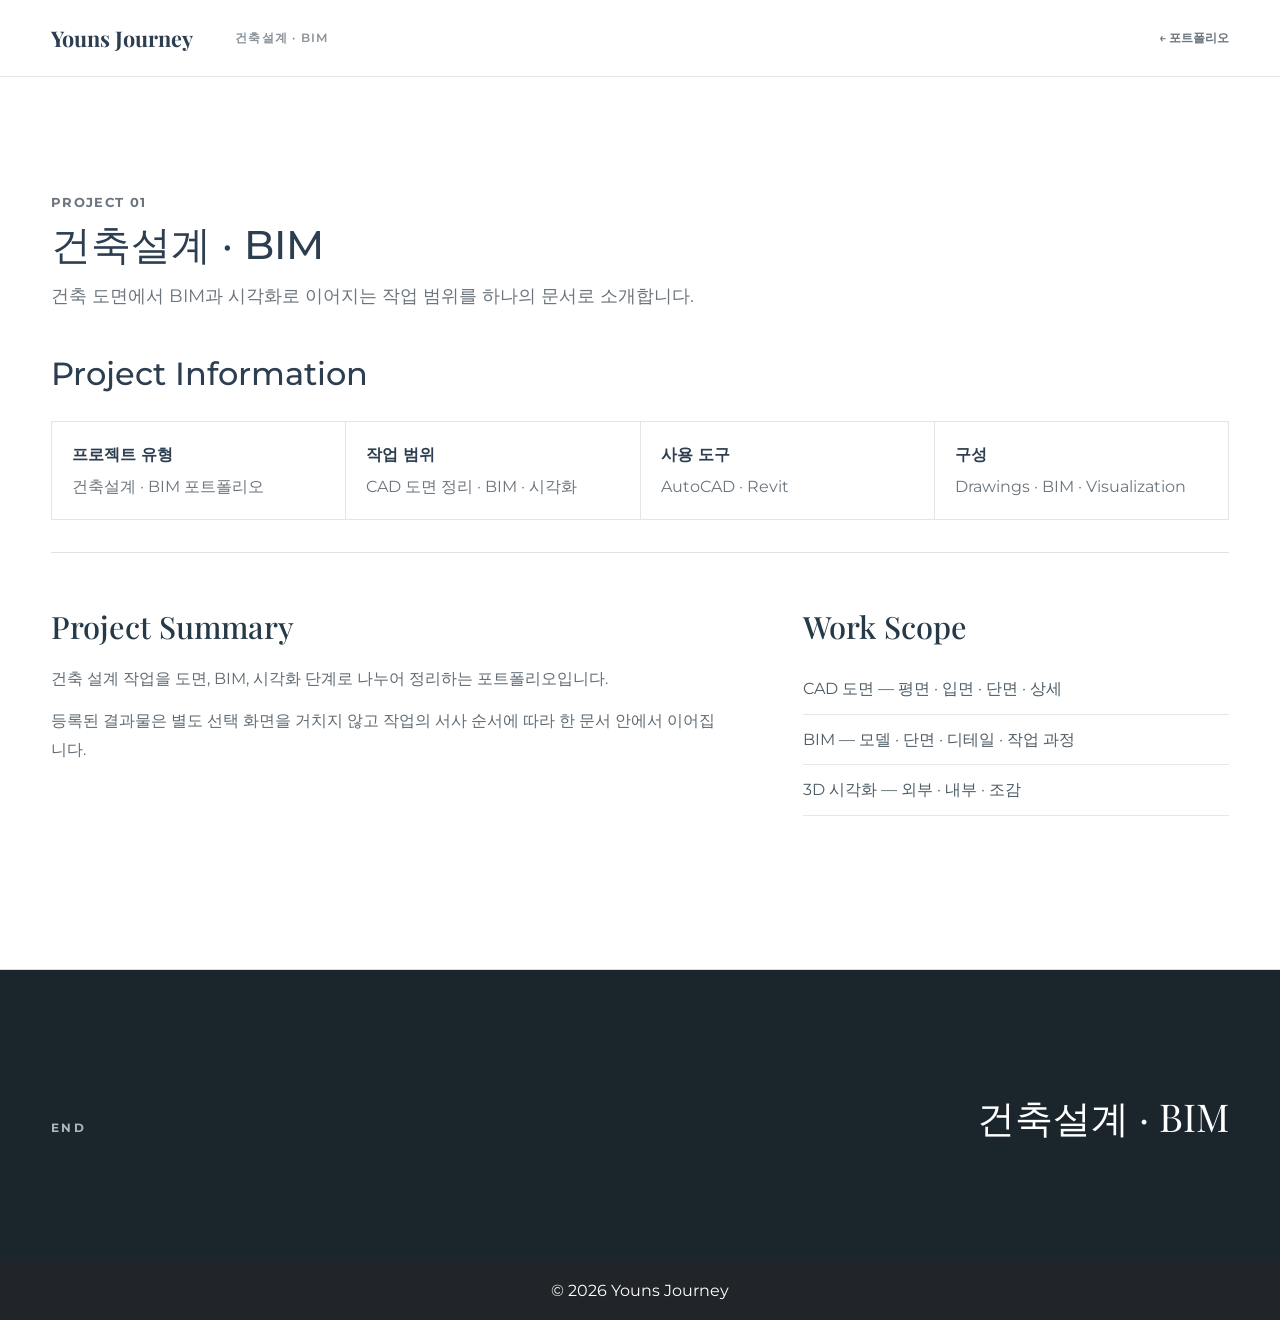
==== commit 3a223a39: "누락검사, 사용되지않는코드 제거" ====
--- a/docs/projects/project-01/index.html
+++ b/docs/projects/project-01/index.html
@@ -3,53 +3,21 @@
 <head>
     <meta charset="UTF-8">
     <meta name="viewport" content="width=device-width, initial-scale=1.0">
-    <title>Project 01 | Youns Journey</title>
+    <title>건축설계 · BIM | Youns Journey</title>
     <link href="https://cdn.jsdelivr.net/npm/bootstrap@5.3.0/dist/css/bootstrap.min.css" rel="stylesheet">
     <link rel="stylesheet" href="../../css/style.css">
     <link rel="stylesheet" href="../../css/project.css">
 </head>
-<body data-page="overview" data-project-label="Project 01" data-project-path="." data-site-path="../..">
+<body data-project-label="건축설계 · BIM" data-project-path="." data-site-path="../..">
     <header class="project-header" data-project-header></header>
-    <main>
-        <section class="project-page-heading">
-            <div class="container">
-                <p class="project-kicker">Project 01</p>
-                <h1>Project 01</h1>
-                <p class="project-intro">Project title and summary have not been added yet.</p>
-            </div>
-        </section>
-
-        <section class="project-hero-section">
-            <div class="container">
-                <div class="project-hero-media">
-                    <img src="assets/hero/cad.png" alt="Project 01 CAD drawing" class="project-hero-image" data-image-fallback>
-                    <div class="content-empty-state" data-fallback-message hidden>
-                        <p class="content-empty-state-title">Hero image unavailable</p>
-                        <p>Add the project hero image at the configured path.</p>
-                    </div>
-                </div>
-            </div>
-        </section>
-
-        <section class="project-content-section">
-            <div class="container">
-                <h2 class="project-section-title">Project Overview</h2>
-                <dl class="project-facts">
-                    <div><dt>Location</dt><dd>Not provided</dd></div>
-                    <div><dt>Type</dt><dd>Not provided</dd></div>
-                    <div><dt>Year</dt><dd>Not provided</dd></div>
-                    <div><dt>Scale</dt><dd>Not provided</dd></div>
-                    <div><dt>Tools</dt><dd>Not provided</dd></div>
-                    <div><dt>Role</dt><dd>Not provided</dd></div>
-                </dl>
-                <div class="content-empty-state overview-empty-state">
-                    <p class="content-empty-state-title">Project narrative not added</p>
-                    <p>Add only verified project context, responsibilities, and outcomes here.</p>
-                </div>
-            </div>
-        </section>
-    </main>
+    <main class="project-browser" data-project-browser></main>
     <footer class="project-footer" data-project-footer></footer>
+    <script src="data/project.js"></script>
+    <script src="data/drawings.js"></script>
+    <script src="data/bim.js"></script>
+    <script src="data/visualizations.js"></script>
+    <script src="../../js/pdf-page-renderer.js"></script>
+    <script src="../../js/media-gallery.js"></script>
     <script src="../../js/project-shell.js"></script>
 </body>
 </html>
--- a/docs/css/style.css
+++ b/docs/css/style.css
@@ -7,12 +7,17 @@
    Base
 ========================= */
 
-body {
+html {
+    scroll-behavior: smooth;
+    scroll-padding-top: 70px;
+}
+
+body {
     font-family: 'Montserrat', sans-serif;
     margin: 0;
     padding: 0;
     color: #2c3e50;
-    background-color: #f8f9fa;
+    background-color: #fff;
     overflow-x: hidden;
     line-height: 1.6;
     -webkit-font-smoothing: antialiased;
@@ -20,84 +25,250 @@
 }
 
 
-.section {
-    min-height: 100vh;
-    position: relative;
-}
+.section {
+    min-height: 100vh;
+    position: relative;
+}
 
 
 /* =========================
    Home Hero
 ========================= */
 
-#background-video {
-    position: fixed;
+#background-video {
+    position: absolute;
     top: 0;
     left: 0;
     width: 100%;
     height: 100%;
     object-fit: cover;
-    z-index: -1;
-    filter: brightness(0.7);
-}
-
-
-.content-center {
+    z-index: 0;
+    filter: brightness(0.54) saturate(0.82);
+}
+
+#home {
+    isolation: isolate;
+    overflow: hidden;
+    background: #111820;
+}
+
+#home::after {
+    position: absolute;
+    inset: 0;
+    z-index: 1;
+    background: rgba(10, 16, 22, 0.18);
+    content: "";
+    pointer-events: none;
+}
+
+.content-center {
     position: absolute;
     top: 50%;
     left: 50%;
     transform: translate(-50%, -50%);
-    z-index: 1;
+    z-index: 2;
+    width: min(920px, calc(100% - 40px));
+    padding: 40px 20px;
     text-align: center;
 }
 
 
-.content-center h1 {
+.content-center h1 {
     font-family: 'Playfair Display', serif;
     font-size: 4rem;
 
-    background: linear-gradient(
-        45deg,
-        #fff,
-        #f0f0f0
-    );
-
-    -webkit-background-clip: text;
-    -webkit-text-fill-color: transparent;
-
-    animation: fadeInUp 1s ease-out;
-}
+    color: #fff;
+    text-shadow: 0 2px 18px rgba(0, 0, 0, 0.34);
+    animation: fadeInUp 0.45s ease-out;
+}
 
 
 /* =========================
    Home Navigation
 ========================= */
 
-#home nav a {
+#home nav a {
     color: white;
     font-size: 1rem;
     padding: 10px 25px;
 
-    border: 2px solid rgba(255, 255, 255, 0.8);
-
-    background: rgba(255, 255, 255, 0.1);
-
-    border-radius: 30px;
-
-    transition: all 0.3s ease;
+    border: 1px solid rgba(255, 255, 255, 0.72);
+    border-radius: 0;
+    background: rgba(0, 0, 0, 0.12);
+    text-shadow: 0 1px 8px rgba(0, 0, 0, 0.3);
+    transition: background-color 0.2s ease, border-color 0.2s ease, color 0.2s ease;
 
     text-decoration: none;
 }
 
 
-#home nav a:hover {
-    background: rgba(255, 255, 255, 0.2);
-
-    box-shadow:
-        0 5px 15px rgba(0, 0, 0, 0.2);
-
-    color: white;
-}
+#home nav a:hover,
+#home nav a.active {
+    border-color: #fff;
+    background: #fff;
+    color: #17222b;
+    text-shadow: none;
+}
+
+#home nav a:focus-visible,
+.site-nav a:focus-visible {
+    outline: 2px solid currentColor;
+    outline-offset: 4px;
+}
+
+/* =========================
+   Home Section Navigation
+========================= */
+
+.site-nav {
+    position: sticky;
+    top: 0;
+    z-index: 900;
+    border-top: 1px solid #fff;
+    border-bottom: 1px solid #dfe3e6;
+    background: #fff;
+}
+
+.site-nav-inner {
+    width: min(1320px, calc(100% - 48px));
+    min-height: 68px;
+    display: flex;
+    align-items: center;
+    justify-content: space-between;
+    gap: 32px;
+    margin: 0 auto;
+}
+
+.site-nav-brand,
+.site-nav-links a {
+    color: #65717a;
+    text-decoration: none;
+}
+
+.site-nav-brand {
+    color: #253746;
+    font-family: 'Playfair Display', serif;
+    font-size: 1.05rem;
+    font-weight: 700;
+    white-space: nowrap;
+}
+
+.site-nav-brand.active {
+    color: #172a3a;
+    text-decoration: underline;
+    text-decoration-thickness: 2px;
+    text-underline-offset: 7px;
+}
+
+.site-nav-links {
+    align-self: stretch;
+    display: flex;
+    align-items: stretch;
+    gap: clamp(20px, 3vw, 42px);
+}
+
+.site-nav-links a {
+    position: relative;
+    display: flex;
+    align-items: center;
+    border-bottom: 2px solid transparent;
+    font-size: 0.82rem;
+    font-weight: 500;
+    letter-spacing: 0.035em;
+    transition: color 0.2s ease, border-color 0.2s ease;
+}
+
+.site-nav-links a:hover,
+.site-nav-links a.active {
+    color: #172a3a;
+}
+
+.site-nav-links a.active {
+    border-bottom-color: #172a3a;
+    font-weight: 700;
+}
+
+/* =========================
+   White Content Canvas
+========================= */
+
+.site-content {
+    position: relative;
+    z-index: 1;
+    border-top: 1px solid #edf0f2;
+    background: #fff;
+}
+
+.site-content .section {
+    overflow: hidden;
+    padding: clamp(88px, 10vw, 144px) 0;
+    background: #fff;
+}
+
+.site-content #skills,
+.site-content #contact {
+    background: #fafbfb;
+}
+
+.site-content .section::before {
+    position: absolute;
+    top: 0;
+    left: max(24px, calc((100% - 1320px) / 2));
+    width: 0;
+    height: 2px;
+    background: #263f52;
+    content: "";
+    transition: width 0.24s ease;
+}
+
+.site-content .section.is-active-section::before {
+    width: 64px;
+}
+
+.home-section-kicker,
+.selected-work-kicker {
+    margin-bottom: 12px;
+    color: #8a949c;
+    font-size: 0.72rem;
+    font-weight: 700;
+    letter-spacing: 0.16em;
+    text-transform: uppercase;
+    transition: color 0.2s ease;
+}
+
+.home-section-title,
+.portfolio-overview-heading h2 {
+    color: #53616b;
+    transition: color 0.2s ease;
+}
+
+.site-content .section.is-active-section .home-section-kicker,
+.site-content .section.is-active-section .selected-work-kicker,
+.site-content .section.is-active-section .home-section-title,
+.site-content .section.is-active-section .portfolio-overview-heading h2 {
+    color: #1f3545;
+}
+
+.site-content .card {
+    border: 1px solid #e0e4e7;
+    border-radius: 0;
+    box-shadow: none !important;
+}
+
+.skill-subtitle {
+    display: block;
+    margin: -2px 0 14px;
+    color: #8a949c;
+    font-size: 0.72rem;
+    font-weight: 600;
+    letter-spacing: 0.08em;
+    text-transform: uppercase;
+}
+
+.site-content .card:hover {
+    transform: none;
+    box-shadow: none !important;
+}
 
 
 /* =========================
@@ -181,14 +352,14 @@
    Scroll Appearance
 ========================= */
 
-.animate-on-scroll {
+.animate-on-scroll {
     opacity: 0;
 
     transform: translateY(20px);
 
-    transition:
-        opacity 0.6s ease-out,
-        transform 0.6s ease-out;
+    transition:
+        opacity 0.28s ease-out,
+        transform 0.28s ease-out;
 }
 
 
@@ -219,73 +390,239 @@
 }
 
 
-/* =========================
-   Architecture Projects
-========================= */
-
-.project-card-link {
-    display: block;
-
-    color: inherit;
-
-    text-decoration: none;
-}
-
-
-.project-card-link:hover {
-    color: inherit;
-}
-
-
-.project-card {
-    height: 100%;
-
-    overflow: hidden;
-
-    cursor: pointer;
-}
-
-
-.project-thumbnail {
-    min-height: 220px;
-
-    display: flex;
-
-    align-items: center;
-
-    justify-content: center;
-
-    background: #e9ecef;
-
-    font-family: 'Playfair Display', serif;
-
-    font-size: 1.5rem;
-
-    letter-spacing: 0.08em;
-
-    color: #6c757d;
-}
-
-
-.project-view {
-    font-weight: 600;
-}
-
-
-/* =========================
-   Tablet / Mobile
-========================= */
-
-@media (max-width: 768px) {
-
-    .content-center h1 {
-        font-size: 3rem;
-    }
-
-
-    .card {
-        padding: 1.5rem;
-    }
+/* =========================
+   Portfolio Overview
+========================= */
+
+.site-content .portfolio-overview {
+    background: #fff;
+}
+
+.portfolio-overview-heading {
+    max-width: 880px;
+    margin-bottom: clamp(72px, 9vw, 118px);
+}
+
+.portfolio-overview-heading h2 {
+    margin-bottom: 24px;
+    font-family: 'Playfair Display', serif;
+    font-size: clamp(2.7rem, 5.5vw, 5rem);
+    line-height: 1.05;
+}
+
+.portfolio-overview-heading > p:last-child {
+    max-width: 680px;
+    margin: 0;
+    color: #68747c;
+    font-size: 1.05rem;
+    line-height: 1.8;
+}
+
+.selected-work-kicker {
+    margin-bottom: 14px;
+    color: #6c757d;
+    font-size: 0.78rem;
+    font-weight: 600;
+    letter-spacing: 0.18em;
+    text-transform: uppercase;
+}
+
+.portfolio-summary-list {
+    border-top: 1px solid #9ea8af;
+}
+
+.portfolio-summary {
+    position: relative;
+    display: grid;
+    grid-template-columns: minmax(300px, 0.88fr) minmax(360px, 1.12fr);
+    gap: clamp(48px, 8vw, 124px);
+    padding: clamp(66px, 8vw, 108px) 0;
+    border-bottom: 1px solid #d5dade;
+    transition: opacity 0.36s ease, transform 0.36s ease;
+}
+
+.portfolio-summary::before {
+    position: absolute;
+    top: 0;
+    left: 0;
+    width: 76px;
+    height: 2px;
+    background: #2c3e50;
+    content: "";
+    transform: scaleX(0);
+    transform-origin: left;
+    transition: transform 0.32s ease 0.08s;
+}
+
+.portfolio-summary.visible::before {
+    transform: scaleX(1);
+}
+
+.portfolio-summary-heading {
+    display: grid;
+    grid-template-columns: 48px minmax(0, 1fr);
+    gap: 18px;
+    align-items: start;
+}
+
+.portfolio-summary-heading > span {
+    margin-top: 9px;
+    color: #8a949c;
+    font-size: 0.76rem;
+    font-weight: 700;
+    letter-spacing: 0.16em;
+}
+
+.portfolio-summary-heading p {
+    margin: 0 0 10px;
+    color: #7d8991;
+    font-size: 0.72rem;
+    font-weight: 600;
+    letter-spacing: 0.14em;
+    text-transform: uppercase;
+}
+
+.portfolio-summary-heading h3 {
+    margin: 0;
+    color: #203543;
+    font-family: 'Playfair Display', serif;
+    font-size: clamp(2rem, 4vw, 3.7rem);
+    line-height: 1.08;
+}
+
+.portfolio-summary-content > p {
+    max-width: 650px;
+    margin: 0;
+    color: #5f6d76;
+    font-size: 1rem;
+    line-height: 1.8;
+}
+
+.portfolio-summary-content dl {
+    display: grid;
+    grid-template-columns: repeat(2, minmax(0, 1fr));
+    gap: 20px;
+    padding: 28px 0;
+    margin: 30px 0 0;
+    border-top: 1px solid #dce1e4;
+}
+
+.portfolio-summary-content dl > div {
+    min-width: 0;
+}
+
+.portfolio-summary-content dt {
+    margin-bottom: 7px;
+    color: #87929a;
+    font-size: 0.7rem;
+    letter-spacing: 0.1em;
+    text-transform: uppercase;
+}
+
+.portfolio-summary-content dd {
+    margin: 0;
+    color: #344957;
+    line-height: 1.6;
+}
+
+.portfolio-more-link {
+    display: inline-flex;
+    gap: 14px;
+    align-items: center;
+    padding-bottom: 7px;
+    border-bottom: 1px solid currentColor;
+    color: #203543;
+    font-weight: 600;
+    text-decoration: none;
+}
+
+.portfolio-more-link:hover {
+    color: #486577;
+}
+
+.portfolio-more-link:focus-visible {
+    outline: 2px solid #1f3545;
+    outline-offset: 4px;
+}
+
+.portfolio-summary-status {
+    display: inline-block;
+    margin-top: 28px;
+    color: #7a858d;
+    font-size: 0.78rem;
+    font-weight: 600;
+    letter-spacing: 0.05em;
+}
+
+.portfolio-summary-secondary {
+    opacity: 0.82;
+}
+
+/* =========================
+   Tablet / Mobile
+========================= */
+
+@media (max-width: 768px) {
+
+    .site-nav-inner {
+        width: calc(100% - 32px);
+        min-height: 60px;
+    }
+
+    .site-nav-brand {
+        display: none;
+    }
+
+    .site-nav-links {
+        width: 100%;
+        gap: 24px;
+        overflow-x: auto;
+        scrollbar-width: thin;
+    }
+
+    .site-nav-links a {
+        flex: 0 0 auto;
+        padding: 0 0;
+        white-space: nowrap;
+    }
+
+    .site-content .section {
+        padding: 72px 0;
+    }
+
+    #home nav {
+        max-width: 420px;
+        flex-wrap: wrap;
+        gap: 12px !important;
+        margin-right: auto;
+        margin-left: auto;
+    }
+
+    #home nav a {
+        padding: 8px 12px;
+    }
+
+    .content-center h1 {
+        font-size: clamp(2rem, 6vw, 2.65rem);
+    }
+
+    .card {
+        padding: 1.5rem;
+    }
+
+    .portfolio-overview-heading {
+        margin-bottom: 64px;
+    }
+
+    .portfolio-summary {
+        grid-template-columns: 1fr;
+        gap: 34px;
+        padding: 64px 0;
+    }
+
+    .portfolio-summary-content {
+        padding-left: 66px;
+    }
 
 
     .project-detail-card {
@@ -331,16 +668,16 @@
     }
 
 
-    .content-center h1 {
-        font-size: 2.5rem;
+    .content-center h1 {
+        font-size: 2.1rem;
 
         margin-bottom: 1.5rem;
     }
 
 
-    #home nav a {
-        padding:
-            8px 16px;
+    #home nav a {
+        padding:
+            8px 12px;
 
         font-size: 0.9rem;
 
@@ -406,10 +743,10 @@
    Small Mobile
 ========================= */
 
-@media (max-width: 480px) and (orientation: portrait) {
-
-    .content-center h1 {
-        font-size: 2rem;
+@media (max-width: 520px) and (orientation: portrait) {
+
+    .content-center h1 {
+        font-size: 1.75rem;
     }
 
 
@@ -448,10 +785,46 @@
         margin-bottom: 0.5rem;
     }
 
-}
-
-
-/* =========================
+}
+
+@media (max-width: 520px) {
+    .content-center h1 {
+        font-size: 1.75rem;
+    }
+
+    #home nav a {
+        padding: 8px 12px;
+    }
+
+    .portfolio-overview-heading h2 {
+        font-size: 2.4rem;
+    }
+
+    .portfolio-summary-heading {
+        display: block;
+    }
+
+    .portfolio-summary-heading > span {
+        display: block;
+        margin: 0 0 16px;
+    }
+
+    .portfolio-summary-heading h3 {
+        font-size: 2.15rem;
+    }
+
+    .portfolio-summary-content {
+        padding-left: 0;
+    }
+
+    .portfolio-summary-content dl {
+        grid-template-columns: 1fr;
+        gap: 18px;
+    }
+}
+
+
+/* =========================
    Tablet Portrait
 ========================= */
 
@@ -551,4 +924,4 @@
         scroll-behavior: auto !important;
     }
 
-}+}
--- a/docs/css/project.css
+++ b/docs/css/project.css
@@ -1,15 +1,30 @@
 /* Shared project pages */
 .project-header {
+    position: sticky;
+    top: 0;
+    z-index: 1000;
     background: #fff;
     border-bottom: 1px solid #e5e5e5;
 }
 
 .project-header-inner {
     min-height: 76px;
+    padding-right: clamp(20px, 4vw, 72px);
+    padding-left: clamp(20px, 4vw, 72px);
     display: flex;
     align-items: center;
     justify-content: space-between;
     gap: 30px;
+}
+
+.project-context {
+    margin: 0 auto 0 12px;
+    color: #8a939b;
+    font-size: 0.76rem;
+    font-weight: 600;
+    letter-spacing: 0.1em;
+    text-transform: uppercase;
+    white-space: nowrap;
 }
 
 .project-brand {
@@ -22,6 +37,21 @@
 }
 
 .project-brand:hover { color: #2c3e50; }
+
+.project-back-link {
+    flex: 0 0 auto;
+    color: #6c757d;
+    font-size: 0.78rem;
+    font-weight: 600;
+    text-decoration: none;
+    white-space: nowrap;
+}
+
+.project-back-link:hover { color: #2c3e50; }
+.project-back-link:focus-visible {
+    outline: 2px solid #2c3e50;
+    outline-offset: 4px;
+}
 
 .project-nav {
     display: flex;
@@ -42,6 +72,27 @@
 .project-nav a:hover,
 .project-nav a.active { color: #2c3e50; }
 .project-nav a.active { border-bottom-color: #2c3e50; }
+
+.project-frame {
+    width: 100%;
+    max-width: 1720px;
+    padding-right: clamp(20px, 4vw, 72px);
+    padding-left: clamp(20px, 4vw, 72px);
+    margin-right: auto;
+    margin-left: auto;
+}
+
+.project-browser {
+    min-height: calc(100vh - 76px);
+    opacity: 1;
+    transform: translateY(0);
+    transition: opacity 0.2s ease, transform 0.2s ease;
+}
+
+.project-browser.is-switching {
+    opacity: 0;
+    transform: translateY(6px);
+}
 
 .project-page-heading { padding: 64px 0 44px; }
 .project-page-heading h1 { margin-bottom: 12px; }
@@ -82,7 +133,7 @@
 
 .project-facts {
     display: grid;
-    grid-template-columns: repeat(3, minmax(0, 1fr));
+    grid-template-columns: repeat(auto-fit, minmax(220px, 1fr));
     gap: 1px;
     padding: 1px;
     margin-bottom: 32px;
@@ -92,6 +143,161 @@
 .project-facts > div { padding: 20px; background: #fff; }
 .project-facts dt { margin-bottom: 6px; color: #2c3e50; }
 .project-facts dd { margin: 0; color: #6c757d; }
+
+.project-overview-details {
+    display: grid;
+    grid-template-columns: minmax(0, 1.35fr) minmax(280px, 0.85fr);
+    gap: clamp(32px, 6vw, 88px);
+    padding-top: clamp(28px, 5vw, 56px);
+    border-top: 1px solid #dfe3e6;
+}
+
+.project-overview-block h2 {
+    margin-bottom: 18px;
+    color: #263947;
+    font-family: "Playfair Display", serif;
+    font-size: clamp(1.55rem, 2.4vw, 2.3rem);
+}
+
+.project-overview-block p {
+    max-width: 760px;
+    margin: 0;
+    color: #606b73;
+    line-height: 1.85;
+}
+
+.project-overview-block p + p { margin-top: 12px; }
+.project-overview-block ul { padding: 0; margin: 0; list-style: none; }
+.project-overview-block li {
+    padding: 12px 0;
+    border-bottom: 1px solid #e5e8ea;
+    color: #4f5d66;
+}
+
+/* Continuous full portfolio */
+.project-header-continuous .project-nav {
+    gap: 22px;
+}
+
+.project-header-continuous .project-nav a {
+    font-size: 0.82rem;
+}
+
+.project-portfolio-overview {
+    scroll-margin-top: 76px;
+}
+
+.project-portfolio-overview .project-page-heading {
+    padding-top: clamp(72px, 9vw, 128px);
+}
+
+.project-portfolio-overview .project-content-section {
+    padding-bottom: clamp(96px, 12vw, 168px);
+}
+
+.project-portfolio-section {
+    scroll-margin-top: 76px;
+    padding: clamp(104px, 13vw, 184px) 0;
+    border-top: 1px solid #d7dce0;
+    background: #fff;
+}
+
+.project-portfolio-section-neutral {
+    background: #f6f7f7;
+}
+
+.project-portfolio-heading {
+    position: relative;
+    display: grid;
+    grid-template-columns: 96px minmax(0, 1fr);
+    gap: 30px;
+    align-items: start;
+    padding-top: 30px;
+    margin-bottom: clamp(64px, 8vw, 112px);
+    opacity: 0;
+    transform: translateY(22px);
+    transition: opacity 0.36s ease, transform 0.36s ease;
+}
+
+.project-portfolio-heading::before {
+    position: absolute;
+    top: 0;
+    left: 0;
+    width: 0;
+    height: 2px;
+    background: #263b49;
+    content: "";
+    transition: width 0.34s ease 0.08s;
+}
+
+.project-portfolio-heading.visible {
+    opacity: 1;
+    transform: translateY(0);
+}
+
+.project-portfolio-heading.visible::before {
+    width: 84px;
+}
+
+.project-portfolio-number {
+    margin: 10px 0 0;
+    color: #849099;
+    font-size: 0.78rem;
+    font-weight: 700;
+    letter-spacing: 0.16em;
+}
+
+.project-portfolio-eyebrow {
+    margin: 0 0 12px;
+    color: #7c8890;
+    font-size: 0.72rem;
+    font-weight: 700;
+    letter-spacing: 0.14em;
+    text-transform: uppercase;
+}
+
+.project-portfolio-heading h2 {
+    margin: 0 0 20px;
+    color: #203543;
+    font-family: "Playfair Display", serif;
+    font-size: clamp(3rem, 7vw, 6.5rem);
+    line-height: 0.98;
+}
+
+.project-portfolio-heading div > p:last-child {
+    max-width: 720px;
+    margin: 0;
+    color: #65727b;
+    line-height: 1.8;
+}
+
+.project-portfolio-end {
+    padding: clamp(72px, 9vw, 120px) 0;
+    border-top: 1px solid #d7dce0;
+    background: #1b252c;
+    color: #fff;
+}
+
+.project-portfolio-end .project-frame {
+    display: flex;
+    justify-content: space-between;
+    gap: 24px;
+    align-items: baseline;
+}
+
+.project-portfolio-end p {
+    margin: 0;
+    color: #aeb7bd;
+    font-size: 0.72rem;
+    font-weight: 700;
+    letter-spacing: 0.2em;
+}
+
+.project-portfolio-end strong {
+    font-family: "Playfair Display", serif;
+    font-size: clamp(1.5rem, 3vw, 2.6rem);
+    font-weight: 400;
+}
 
 /* Shared media gallery and viewer */
 .media-browser {
@@ -102,10 +308,13 @@
 }
 
 .media-sidebar {
-    padding: 24px;
-    border: 1px solid #e5e5e5;
-    border-radius: 12px;
-    background: #fff;
+    position: sticky;
+    top: 108px;
+    max-height: calc(100vh - 132px);
+    overflow-y: auto;
+    padding: 4px 24px 24px 0;
+    border-right: 1px solid #e1e4e7;
+    background: transparent;
 }
 
 .media-sidebar-title {
@@ -128,7 +337,7 @@
     width: 100%;
     padding: 10px 12px;
     border: 0;
-    border-radius: 8px;
+    border-radius: 0;
     background: transparent;
     color: #6c757d;
     font-family: inherit;
@@ -137,8 +346,9 @@
 
 .media-filter-sublist button { padding: 7px 10px; color: #8a939b; font-size: 0.88rem; }
 .media-filters button:hover { background: #f1f3f5; color: #2c3e50; }
-.media-filters button.active { background: #2c3e50; color: #fff; }
-.media-filter-sublist button.active { background: #e9ecef; color: #2c3e50; }
+.media-filters button.active { color: #111820; font-weight: 600; }
+.media-filter-list > li > button.active { box-shadow: inset 2px 0 #2c3e50; }
+.media-filter-sublist button.active { background: #edf0f2; color: #2c3e50; }
 .media-filter-empty { margin: 0; color: #6c757d; font-size: 0.9rem; }
 
 .media-content { min-width: 0; }
@@ -152,11 +362,20 @@
 .media-card-open { width: 100%; padding: 0; border: 0; background: transparent; color: inherit; text-align: left; }
 .media-thumbnail {
     position: relative;
+    display: flex;
+    align-items: center;
+    justify-content: center;
+    aspect-ratio: 297 / 210;
+    background: #eef1f4;
+}
+.media-thumbnail img { width: 100%; height: 100%; object-fit: contain; background: #fff; }
+.pdf-thumbnail-canvas {
     display: block;
-    aspect-ratio: 4 / 3;
-    background: #eef1f4;
-}
-.media-thumbnail img { width: 100%; height: 100%; object-fit: contain; background: #fff; }
+    max-width: 100%;
+    max-height: 100%;
+    margin: auto;
+    background: #fff;
+}
 .media-placeholder {
     position: absolute;
     inset: 0;
@@ -171,6 +390,105 @@
 .media-card-body { display: flex; flex-direction: column; gap: 6px; padding: 18px; }
 .media-card-body strong { font-size: 1rem; }
 .media-card-body span { color: #6c757d; font-size: 0.9rem; }
+
+/* Continuous document portfolio */
+.media-browser-document {
+    grid-template-columns: 210px minmax(0, 1fr);
+    gap: clamp(32px, 4vw, 72px);
+}
+
+.media-document-stream {
+    display: block;
+}
+
+.document-sheet {
+    scroll-margin-top: 108px;
+    margin-bottom: clamp(64px, 9vw, 128px);
+}
+
+.document-sheet-header {
+    display: grid;
+    grid-template-columns: 90px minmax(0, 1fr);
+    gap: 24px;
+    align-items: start;
+    padding: 18px 0 22px;
+    border-top: 1px solid #929aa1;
+}
+
+.document-sheet-number {
+    margin: 0;
+    color: #49535c;
+    font-size: 0.82rem;
+    font-weight: 700;
+    letter-spacing: 0.08em;
+}
+
+.document-sheet-header h2 {
+    margin: 0;
+    font-family: "Playfair Display", serif;
+    font-size: clamp(1.45rem, 2.2vw, 2.25rem);
+}
+
+.document-sheet-header p:not(.document-sheet-number) {
+    margin: 6px 0 0;
+    color: #6c757d;
+    font-size: 0.88rem;
+}
+
+.document-sheet-test-label {
+    display: inline-block;
+    margin-top: 10px;
+    color: #8a5c24;
+    font-size: 0.7rem;
+    font-weight: 600;
+    letter-spacing: 0.08em;
+    text-transform: uppercase;
+}
+
+.document-sheet-media {
+    position: relative;
+    display: flex;
+    align-items: center;
+    justify-content: center;
+    width: 100%;
+    aspect-ratio: 297 / 210;
+    overflow: hidden;
+    border: 1px solid #d7dce0;
+    background: #fff;
+}
+
+.document-sheet-media img,
+.document-sheet-media iframe,
+.pdf-sheet-canvas {
+    display: block;
+    width: 100%;
+    height: 100%;
+    border: 0;
+    object-fit: contain;
+    background: #fff;
+}
+
+.pdf-sheet-canvas {
+    width: auto;
+    height: auto;
+    max-width: 100%;
+    max-height: 100%;
+}
+
+.document-sheet-open {
+    position: absolute;
+    inset: 0;
+    z-index: 2;
+    width: 100%;
+    border: 0;
+    background: transparent;
+    cursor: zoom-in;
+}
+
+.document-sheet-open:focus-visible {
+    outline: 3px solid #2c3e50;
+    outline-offset: -5px;
+}
 
 .content-empty-state {
     min-height: 320px;
@@ -197,23 +515,28 @@
     display: flex;
     align-items: center;
     justify-content: center;
-    padding: 40px;
+    padding: 24px;
     background: rgb(20 25 30 / 80%);
 }
 .media-viewer-panel {
     position: relative;
-    width: min(1200px, 100%);
+    width: min(1440px, 100%);
     max-height: 90vh;
     overflow: auto;
     border-radius: 14px;
     background: #fff;
     box-shadow: 0 20px 60px rgb(0 0 0 / 30%);
 }
-.media-viewer-close {
+.media-viewer-actions {
     position: absolute;
     top: 14px;
     right: 18px;
-    z-index: 2;
+    z-index: 3;
+    display: flex;
+    gap: 8px;
+    align-items: center;
+}
+.media-viewer-close {
     width: 42px;
     height: 42px;
     border: 0;
@@ -223,8 +546,18 @@
     font-size: 1.8rem;
     line-height: 1;
 }
+.media-viewer-fullscreen {
+    min-height: 38px;
+    padding: 0 14px;
+    border: 1px solid #d7dce0;
+    background: rgb(255 255 255 / 94%);
+    color: #2c3e50;
+    font-family: inherit;
+    font-size: 0.78rem;
+    font-weight: 600;
+}
 .media-viewer-stage {
-    height: 70vh;
+    height: min(74vh, 900px);
     min-height: 500px;
     display: flex;
     align-items: center;
@@ -234,6 +567,7 @@
 .media-viewer-stage .content-empty-state { width: 100%; height: 100%; border: 0; border-radius: 0; }
 .media-viewer-image { max-width: 100%; max-height: 100%; object-fit: contain; background: #fff; }
 .media-viewer-pdf { width: 100%; height: 100%; border: 0; background: #fff; }
+.pdf-page-canvas { display: block; max-width: 100%; max-height: 100%; background: #fff; }
 .media-viewer-info { padding: 24px 30px; }
 .media-viewer-info h2 { margin-bottom: 8px; }
 .media-viewer-info p { margin: 0; color: #6c757d; }
@@ -245,21 +579,30 @@
 .content-card p { color: #6c757d; }
 
 @media (max-width: 768px) {
-    .project-header-inner { flex-direction: column; align-items: flex-start; gap: 10px; padding-top: 18px; padding-bottom: 12px; }
+    .project-header-inner { flex-wrap: wrap; align-items: center; gap: 4px 14px; padding-top: 14px; padding-bottom: 10px; }
+    .project-context { margin-left: 0; }
+    .project-back-link { margin-left: auto; }
     .project-nav { width: 100%; gap: 18px; overflow-x: auto; white-space: nowrap; }
     .project-nav a { padding: 8px 0 10px; }
     .project-page-heading { padding: 44px 0 32px; }
     .project-hero-media { min-height: 280px; padding: 20px; }
     .project-hero-image { max-height: 220px; }
     .project-facts { grid-template-columns: 1fr 1fr; }
+    .project-overview-details { grid-template-columns: 1fr; }
+    .project-portfolio-section { scroll-margin-top: 126px; padding: 88px 0; }
+    .project-portfolio-heading { grid-template-columns: 52px minmax(0, 1fr); gap: 14px; margin-bottom: 54px; }
+    .project-portfolio-heading h2 { font-size: clamp(2.7rem, 11vw, 4.6rem); }
     .media-browser { grid-template-columns: 1fr; gap: 20px; }
-    .media-sidebar { padding: 16px; }
+    .media-sidebar { position: static; max-height: none; overflow: visible; padding: 0 0 14px; border-right: 0; border-bottom: 1px solid #dfe3e6; }
     .media-filter-list { display: flex; gap: 8px; overflow-x: auto; }
     .media-filter-list > li { flex: 0 0 auto; }
     .media-filter-list > li + li { margin-top: 0; }
     .media-filter-sublist { display: flex; gap: 4px; padding: 0; margin: 4px 0 0; border: 0; }
     .media-filters button { white-space: nowrap; }
     .media-gallery, .content-card-grid { grid-template-columns: 1fr; }
+    .media-document-stream { display: block; }
+    .document-sheet { scroll-margin-top: 142px; margin-bottom: 64px; }
+    .document-sheet-header { grid-template-columns: 64px minmax(0, 1fr); gap: 12px; }
     .media-viewer { padding: 14px; }
     .media-viewer-stage { height: 65vh; min-height: 350px; }
     .media-viewer-info { padding: 20px; }
@@ -267,4 +610,20 @@
 
 @media (max-width: 480px) {
     .project-facts { grid-template-columns: 1fr; }
-}
+    .project-context { width: 100%; order: 3; }
+    .document-sheet-header { grid-template-columns: 1fr; gap: 5px; }
+    .media-viewer-fullscreen { display: none; }
+    .project-portfolio-heading { display: block; }
+    .project-portfolio-number { margin: 0 0 18px; }
+    .project-portfolio-end .project-frame { display: block; }
+    .project-portfolio-end strong { display: block; margin-top: 12px; }
+}
+
+@media (prefers-reduced-motion: reduce) {
+    .project-browser,
+    .project-nav a,
+    .project-portfolio-heading,
+    .project-portfolio-heading::before {
+        transition: none;
+    }
+}
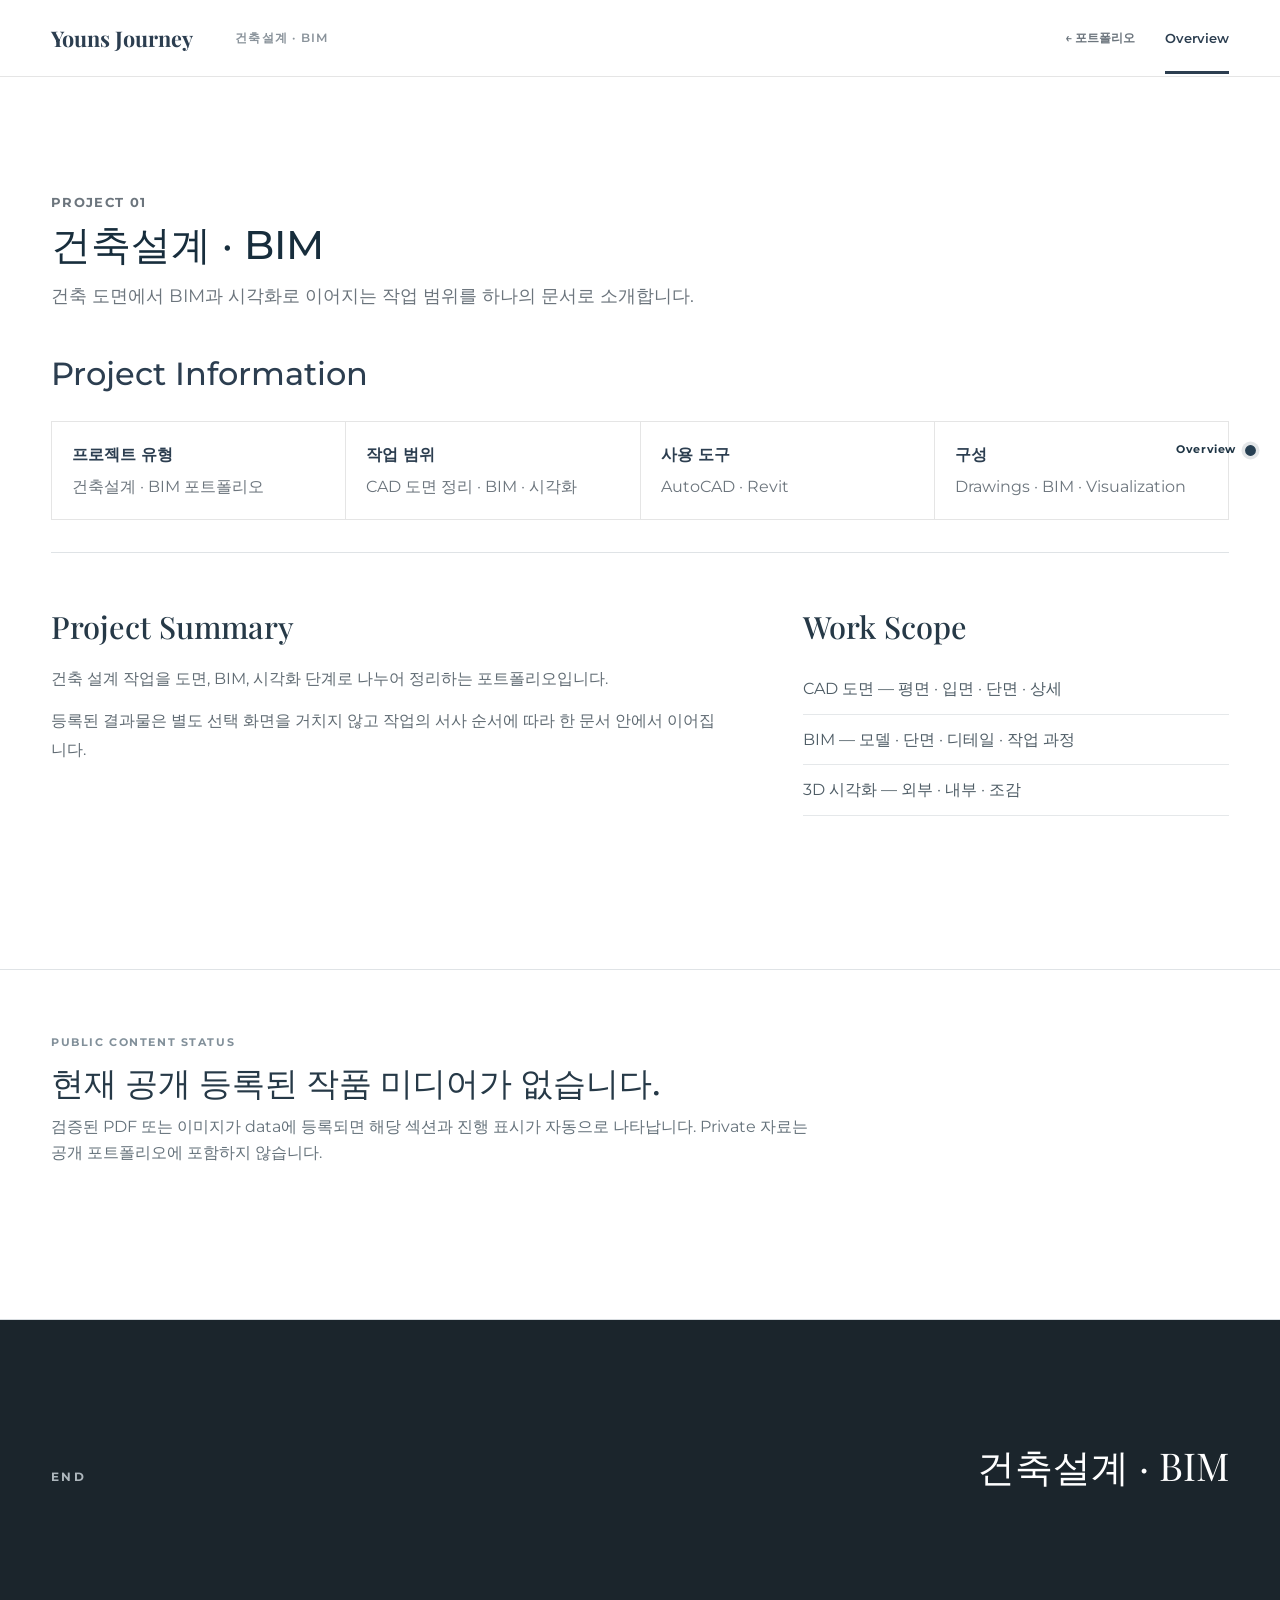
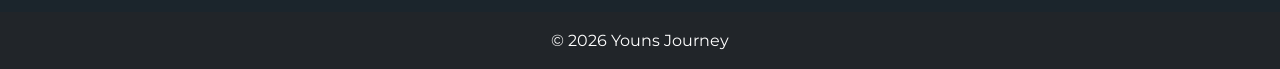
==== commit de2ab0f3: "feat: streamline portfolio detail and add section progress Consolidate project content into data-dri" ====
--- a/docs/projects/project-01/index.html
+++ b/docs/projects/project-01/index.html
@@ -3,21 +3,20 @@
 <head>
     <meta charset="UTF-8">
     <meta name="viewport" content="width=device-width, initial-scale=1.0">
+    <link rel="icon" href="data:,">
     <title>건축설계 · BIM | Youns Journey</title>
     <link href="https://cdn.jsdelivr.net/npm/bootstrap@5.3.0/dist/css/bootstrap.min.css" rel="stylesheet">
     <link rel="stylesheet" href="../../css/style.css">
     <link rel="stylesheet" href="../../css/project.css">
 </head>
-<body data-project-label="건축설계 · BIM" data-project-path="." data-site-path="../..">
+<body data-project-id="architecture" data-project-label="건축설계 · BIM" data-site-path="../..">
     <header class="project-header" data-project-header></header>
     <main class="project-browser" data-project-browser></main>
     <footer class="project-footer" data-project-footer></footer>
     <script src="data/project.js"></script>
-    <script src="data/drawings.js"></script>
-    <script src="data/bim.js"></script>
-    <script src="data/visualizations.js"></script>
     <script src="../../js/pdf-page-renderer.js"></script>
     <script src="../../js/media-gallery.js"></script>
+    <script src="../../js/section-progress.js"></script>
     <script src="../../js/project-shell.js"></script>
 </body>
 </html>
--- a/docs/css/style.css
+++ b/docs/css/style.css
@@ -189,6 +189,116 @@
 }
 
 /* =========================
+   Shared Section Progress
+========================= */
+
+.section-progress {
+    --section-progress: 0;
+    position: fixed;
+    top: 50%;
+    right: clamp(12px, 1.8vw, 30px);
+    z-index: 850;
+    width: 164px;
+    transform: translateY(-50%);
+    color: #64717a;
+}
+
+.section-progress-current {
+    display: none;
+}
+
+.section-progress-rail {
+    position: absolute;
+    top: 8px;
+    right: 5px;
+    bottom: 8px;
+    width: 1px;
+    overflow: hidden;
+    background: #cbd1d5;
+    pointer-events: none;
+}
+
+.section-progress-rail span {
+    display: block;
+    width: 100%;
+    height: calc(var(--section-progress) * 100%);
+    background: #263f52;
+    transition: height 0.24s ease;
+}
+
+.section-progress-list {
+    position: relative;
+    display: grid;
+    gap: 14px;
+    padding: 0;
+    margin: 0;
+    list-style: none;
+}
+
+.section-progress-list a {
+    display: grid;
+    grid-template-columns: minmax(0, 1fr) 11px;
+    gap: 10px;
+    align-items: center;
+    min-height: 18px;
+    color: inherit;
+    font-size: 0.68rem;
+    font-weight: 600;
+    letter-spacing: 0.055em;
+    text-decoration: none;
+}
+
+.section-progress-label {
+    grid-column: 1;
+    grid-row: 1;
+    overflow: hidden;
+    opacity: 0.38;
+    text-align: right;
+    text-overflow: ellipsis;
+    white-space: nowrap;
+    transform: translateX(3px);
+    transition: color 0.22s ease, opacity 0.22s ease, transform 0.22s ease;
+}
+
+.section-progress-dot {
+    position: relative;
+    z-index: 1;
+    grid-column: 2;
+    grid-row: 1;
+    width: 9px;
+    height: 9px;
+    border: 1px solid #9da7ae;
+    border-radius: 50%;
+    background: #fff;
+    transition: background-color 0.22s ease, border-color 0.22s ease, transform 0.22s ease;
+}
+
+.section-progress-list a:hover .section-progress-label,
+.section-progress-list a:focus-visible .section-progress-label,
+.section-progress-list a.is-active .section-progress-label {
+    color: #1f3545;
+    opacity: 1;
+    transform: translateX(0);
+}
+
+.section-progress-list a.is-active .section-progress-label {
+    font-weight: 700;
+}
+
+.section-progress-list a.is-active .section-progress-dot {
+    border-color: #263f52;
+    background: #263f52;
+    box-shadow: 0 0 0 3px rgb(38 63 82 / 13%);
+    transform: scale(1.2);
+}
+
+.section-progress-list a:focus-visible {
+    border-radius: 2px;
+    outline: 2px solid #263f52;
+    outline-offset: 4px;
+}
+
+/* =========================
    White Content Canvas
 ========================= */
 
@@ -275,8 +385,7 @@
    Common Card
 ========================= */
 
-.card,
-.project-detail-card {
+.card {
     background: #fff;
 
     border-radius: 15px;
@@ -292,8 +401,7 @@
 }
 
 
-.card:hover,
-.project-detail-card:hover {
+.card:hover {
     transform: translateY(-10px);
 
     box-shadow:
@@ -320,35 +428,7 @@
 }
 
 
-/* =========================
-   Tech Stack
-========================= */
-
-.tech-stack .badge {
-    margin: 0.3rem;
-
-    padding: 0.5rem 1rem;
-
-    border-radius: 15px;
-
-    font-size: 0.85rem;
-
-    box-shadow:
-        0 3px 5px rgba(0, 0, 0, 0.1);
-
-    transition: all 0.3s ease;
-}
-
-
-.tech-stack .badge:hover {
-    transform: translateY(-2px);
-
-    box-shadow:
-        0 5px 10px rgba(0, 0, 0, 0.15);
-}
-
-
-/* =========================
+/* =========================
    Scroll Appearance
 ========================= */
 
@@ -498,6 +578,61 @@
     line-height: 1.8;
 }
 
+.portfolio-featured {
+    display: grid;
+    gap: 1px;
+    margin-top: 30px;
+    border: 1px solid #dce1e4;
+    background: #dce1e4;
+}
+
+.portfolio-featured[hidden] { display: none; }
+
+.portfolio-featured-item {
+    display: grid;
+    grid-template-columns: 112px minmax(0, 1fr);
+    gap: 18px;
+    align-items: center;
+    padding: 14px;
+    background: #fff;
+}
+
+.portfolio-featured-media {
+    aspect-ratio: 4 / 3;
+    overflow: hidden;
+    background: #eef1f3;
+}
+
+.portfolio-featured-media img {
+    width: 100%;
+    height: 100%;
+    object-fit: cover;
+}
+
+.portfolio-featured-media-fallback {
+    display: flex;
+    align-items: center;
+    justify-content: center;
+    color: #7b8790;
+    font-size: 0.68rem;
+    font-weight: 700;
+    letter-spacing: 0.12em;
+}
+
+.portfolio-featured-item p {
+    margin: 0 0 5px;
+    color: #87929a;
+    font-size: 0.68rem;
+    letter-spacing: 0.08em;
+    text-transform: uppercase;
+}
+
+.portfolio-featured-item strong {
+    color: #2d414f;
+    font-family: 'Playfair Display', serif;
+    font-size: 1.05rem;
+}
+
 .portfolio-summary-content dl {
     display: grid;
     grid-template-columns: repeat(2, minmax(0, 1fr));
@@ -564,6 +699,89 @@
 
 @media (max-width: 768px) {
 
+    .section-progress {
+        top: var(--section-progress-mobile-top, 72px);
+        right: 12px;
+        width: min(184px, calc(100vw - 24px));
+        padding: 8px 10px 7px;
+        border: 1px solid rgb(205 211 215 / 88%);
+        background: rgb(255 255 255 / 94%);
+        box-shadow: 0 5px 18px rgb(25 39 49 / 8%);
+        transform: none;
+        backdrop-filter: blur(8px);
+    }
+
+    body[data-project-id] {
+        --section-progress-mobile-top: 126px;
+    }
+
+    .section-progress-current {
+        position: relative;
+        display: block;
+        overflow: hidden;
+        padding: 0 0 6px;
+        margin: 0 0 4px;
+        color: #263f52;
+        font-size: 0.66rem;
+        font-weight: 700;
+        letter-spacing: 0.06em;
+        text-align: right;
+        text-overflow: ellipsis;
+        white-space: nowrap;
+    }
+
+    .section-progress-current::before,
+    .section-progress-current::after {
+        position: absolute;
+        right: 0;
+        bottom: 0;
+        left: 0;
+        height: 1px;
+        background: #d4d9dc;
+        content: "";
+    }
+
+    .section-progress-current::after {
+        right: auto;
+        width: calc(var(--section-progress) * 100%);
+        background: #263f52;
+        transition: width 0.24s ease;
+    }
+
+    .section-progress-rail {
+        display: none;
+    }
+
+    .section-progress-list {
+        display: flex;
+        justify-content: flex-end;
+        gap: 5px;
+    }
+
+    .section-progress-list a {
+        display: grid;
+        width: 20px;
+        min-height: 20px;
+        place-items: center;
+    }
+
+    .section-progress-label {
+        position: absolute;
+        width: 1px;
+        height: 1px;
+        padding: 0;
+        margin: -1px;
+        overflow: hidden;
+        clip: rect(0, 0, 0, 0);
+        white-space: nowrap;
+    }
+
+    .section-progress-dot {
+        grid-column: 1;
+        width: 7px;
+        height: 7px;
+    }
+
     .site-nav-inner {
         width: calc(100% - 32px);
         min-height: 60px;
@@ -625,19 +843,7 @@
     }
 
 
-    .project-detail-card {
-        padding: 1.5rem;
-    }
-
-
-    .tech-stack .badge {
-        font-size: 0.75rem;
-
-        padding:
-            0.4rem 0.7rem;
-    }
-
-}
+}
 
 
 /* =========================
@@ -685,9 +891,8 @@
     }
 
 
-    .card,
-    .project-detail-card {
-        padding: 1.5rem;
+    .card {
+        padding: 1.5rem;
 
         margin-bottom: 1.5rem;
     }
@@ -700,43 +905,7 @@
     }
 
 
-    .project-detail-card .row {
-        flex-direction: column;
-    }
-
-
-    .project-detail-card .col-md-5,
-    .project-detail-card .col-md-7 {
-        width: 100%;
-
-        max-width: 100%;
-    }
-
-
-    .project-icon {
-        font-size: 3rem;
-    }
-
-
-    .tech-stack {
-        display: flex;
-
-        flex-wrap: wrap;
-
-        justify-content: center;
-    }
-
-
-    .tech-stack .badge {
-        font-size: 0.7rem;
-
-        padding:
-            0.3rem 0.6rem;
-
-        margin: 0.2rem;
-    }
-
-}
+}
 
 
 /* =========================
@@ -767,23 +936,9 @@
     }
 
 
-    .card,
-    .project-detail-card {
-        padding: 1rem;
-    }
-
-
-    .project-full-description,
-    .features,
-    .achievements {
-        margin-top: 1rem;
-    }
-
-
-    .feature-list li,
-    .achievement-list li {
-        margin-bottom: 0.5rem;
-    }
+    .card {
+        padding: 1rem;
+    }
 
 }
 
@@ -837,14 +992,7 @@
     }
 
 
-    .tech-stack .badge {
-        font-size: 0.8rem;
-
-        padding:
-            0.4rem 0.8rem;
-    }
-
-}
+}
 
 
 /* =========================
@@ -885,25 +1033,9 @@
     }
 
 
-    .card,
-    .project-detail-card {
-        margin-bottom: 1rem;
-    }
-
-
-    .project-detail-card .row {
-        flex-direction: row;
-    }
-
-
-    .project-detail-card .col-md-5 {
-        width: 40%;
-    }
-
-
-    .project-detail-card .col-md-7 {
-        width: 60%;
-    }
+    .card {
+        margin-bottom: 1rem;
+    }
 
 }
 
--- a/docs/css/project.css
+++ b/docs/css/project.css
@@ -84,14 +84,6 @@
 
 .project-browser {
     min-height: calc(100vh - 76px);
-    opacity: 1;
-    transform: translateY(0);
-    transition: opacity 0.2s ease, transform 0.2s ease;
-}
-
-.project-browser.is-switching {
-    opacity: 0;
-    transform: translateY(6px);
 }
 
 .project-page-heading { padding: 64px 0 44px; }
@@ -172,6 +164,35 @@
     padding: 12px 0;
     border-bottom: 1px solid #e5e8ea;
     color: #4f5d66;
+}
+
+.project-public-status {
+    border-top: 1px solid #dfe3e6;
+}
+
+.project-public-status .project-frame {
+    padding-top: clamp(34px, 5vw, 64px);
+}
+
+.project-public-status-kicker {
+    margin: 0 0 10px;
+    color: #82909a;
+    font-size: 0.7rem;
+    font-weight: 700;
+    letter-spacing: 0.14em;
+}
+
+.project-public-status h2 {
+    margin: 0 0 12px;
+    color: #263947;
+    font-family: "Playfair Display", serif;
+    font-size: clamp(1.55rem, 2.6vw, 2.4rem);
+}
+
+.project-public-status p:last-child {
+    max-width: 760px;
+    margin: 0;
+    color: #65727b;
 }
 
 /* Continuous full portfolio */
@@ -239,6 +260,23 @@
     width: 84px;
 }
 
+.project-portfolio-section.is-progress-active .project-portfolio-heading::before {
+    width: 112px;
+}
+
+.project-portfolio-section.is-progress-active .project-portfolio-number,
+.project-portfolio-section.is-progress-active .project-portfolio-eyebrow {
+    color: #263b49;
+}
+
+.project-portfolio-overview .project-page-heading h1 {
+    transition: color 0.22s ease;
+}
+
+.project-portfolio-overview.is-progress-active .project-page-heading h1 {
+    color: #172d3c;
+}
+
 .project-portfolio-number {
     margin: 10px 0 0;
     color: #849099;
@@ -349,33 +387,8 @@
 .media-filters button.active { color: #111820; font-weight: 600; }
 .media-filter-list > li > button.active { box-shadow: inset 2px 0 #2c3e50; }
 .media-filter-sublist button.active { background: #edf0f2; color: #2c3e50; }
-.media-filter-empty { margin: 0; color: #6c757d; font-size: 0.9rem; }
-
 .media-content { min-width: 0; }
-.media-gallery {
-    display: grid;
-    grid-template-columns: repeat(2, minmax(0, 1fr));
-    gap: 24px;
-}
-.media-gallery > .content-empty-state { grid-column: 1 / -1; }
-.media-card { overflow: hidden; border: 1px solid #e5e5e5; border-radius: 12px; background: #fff; }
-.media-card-open { width: 100%; padding: 0; border: 0; background: transparent; color: inherit; text-align: left; }
-.media-thumbnail {
-    position: relative;
-    display: flex;
-    align-items: center;
-    justify-content: center;
-    aspect-ratio: 297 / 210;
-    background: #eef1f4;
-}
-.media-thumbnail img { width: 100%; height: 100%; object-fit: contain; background: #fff; }
-.pdf-thumbnail-canvas {
-    display: block;
-    max-width: 100%;
-    max-height: 100%;
-    margin: auto;
-    background: #fff;
-}
+.media-browser-no-sidebar { grid-template-columns: minmax(0, 1fr); }
 .media-placeholder {
     position: absolute;
     inset: 0;
@@ -387,18 +400,28 @@
     text-align: center;
 }
 .media-placeholder.visible { display: flex; }
-.media-card-body { display: flex; flex-direction: column; gap: 6px; padding: 18px; }
-.media-card-body strong { font-size: 1rem; }
-.media-card-body span { color: #6c757d; font-size: 0.9rem; }
 
 /* Continuous document portfolio */
-.media-browser-document {
-    grid-template-columns: 210px minmax(0, 1fr);
-    gap: clamp(32px, 4vw, 72px);
-}
-
 .media-document-stream {
     display: block;
+}
+
+.media-group-heading {
+    color: #263947;
+    font-family: "Playfair Display", serif;
+}
+
+.media-group-heading-category {
+    padding-top: 12px;
+    margin: 0 0 34px;
+    border-top: 2px solid #263947;
+    font-size: clamp(2rem, 4vw, 3.8rem);
+}
+
+.media-group-heading-subcategory {
+    margin: -6px 0 24px;
+    color: #6f7b83;
+    font-size: clamp(1.15rem, 2vw, 1.55rem);
 }
 
 .document-sheet {
@@ -423,7 +446,7 @@
     letter-spacing: 0.08em;
 }
 
-.document-sheet-header h2 {
+.document-sheet-header h3 {
     margin: 0;
     font-family: "Playfair Display", serif;
     font-size: clamp(1.45rem, 2.2vw, 2.25rem);
@@ -433,16 +456,6 @@
     margin: 6px 0 0;
     color: #6c757d;
     font-size: 0.88rem;
-}
-
-.document-sheet-test-label {
-    display: inline-block;
-    margin-top: 10px;
-    color: #8a5c24;
-    font-size: 0.7rem;
-    font-weight: 600;
-    letter-spacing: 0.08em;
-    text-transform: uppercase;
 }
 
 .document-sheet-media {
@@ -490,6 +503,32 @@
     outline-offset: -5px;
 }
 
+.media-detail-actions {
+    display: flex;
+    justify-content: center;
+}
+
+.media-detail-toggle {
+    padding: 13px 22px;
+    border: 1px solid #263947;
+    background: transparent;
+    color: #263947;
+    font-family: inherit;
+    font-size: 0.84rem;
+    font-weight: 600;
+    transition: background-color 0.2s ease, color 0.2s ease;
+}
+
+.media-detail-toggle:hover {
+    background: #263947;
+    color: #fff;
+}
+
+.media-detail-toggle:focus-visible {
+    outline: 2px solid #263947;
+    outline-offset: 4px;
+}
+
 .content-empty-state {
     min-height: 320px;
     display: flex;
@@ -505,8 +544,6 @@
 }
 .content-empty-state p { max-width: 520px; margin: 0; }
 .content-empty-state-title { margin-bottom: 8px !important; color: #2c3e50; font-weight: 700; }
-.overview-empty-state { min-height: 220px; }
-
 .media-viewer[hidden] { display: none; }
 .media-viewer {
     position: fixed;
@@ -571,12 +608,6 @@
 .media-viewer-info { padding: 24px 30px; }
 .media-viewer-info h2 { margin-bottom: 8px; }
 .media-viewer-info p { margin: 0; color: #6c757d; }
-
-/* Automation/content template */
-.content-card-grid { display: grid; grid-template-columns: repeat(2, minmax(0, 1fr)); gap: 24px; }
-.content-card { padding: 24px; border: 1px solid #e5e5e5; border-radius: 12px; background: #fff; }
-.content-card h2 { font-size: 1.2rem; }
-.content-card p { color: #6c757d; }
 
 @media (max-width: 768px) {
     .project-header-inner { flex-wrap: wrap; align-items: center; gap: 4px 14px; padding-top: 14px; padding-bottom: 10px; }
@@ -599,7 +630,6 @@
     .media-filter-list > li + li { margin-top: 0; }
     .media-filter-sublist { display: flex; gap: 4px; padding: 0; margin: 4px 0 0; border: 0; }
     .media-filters button { white-space: nowrap; }
-    .media-gallery, .content-card-grid { grid-template-columns: 1fr; }
     .media-document-stream { display: block; }
     .document-sheet { scroll-margin-top: 142px; margin-bottom: 64px; }
     .document-sheet-header { grid-template-columns: 64px minmax(0, 1fr); gap: 12px; }
@@ -620,8 +650,8 @@
 }
 
 @media (prefers-reduced-motion: reduce) {
-    .project-browser,
     .project-nav a,
+    .project-portfolio-overview .project-page-heading h1,
     .project-portfolio-heading,
     .project-portfolio-heading::before {
         transition: none;
